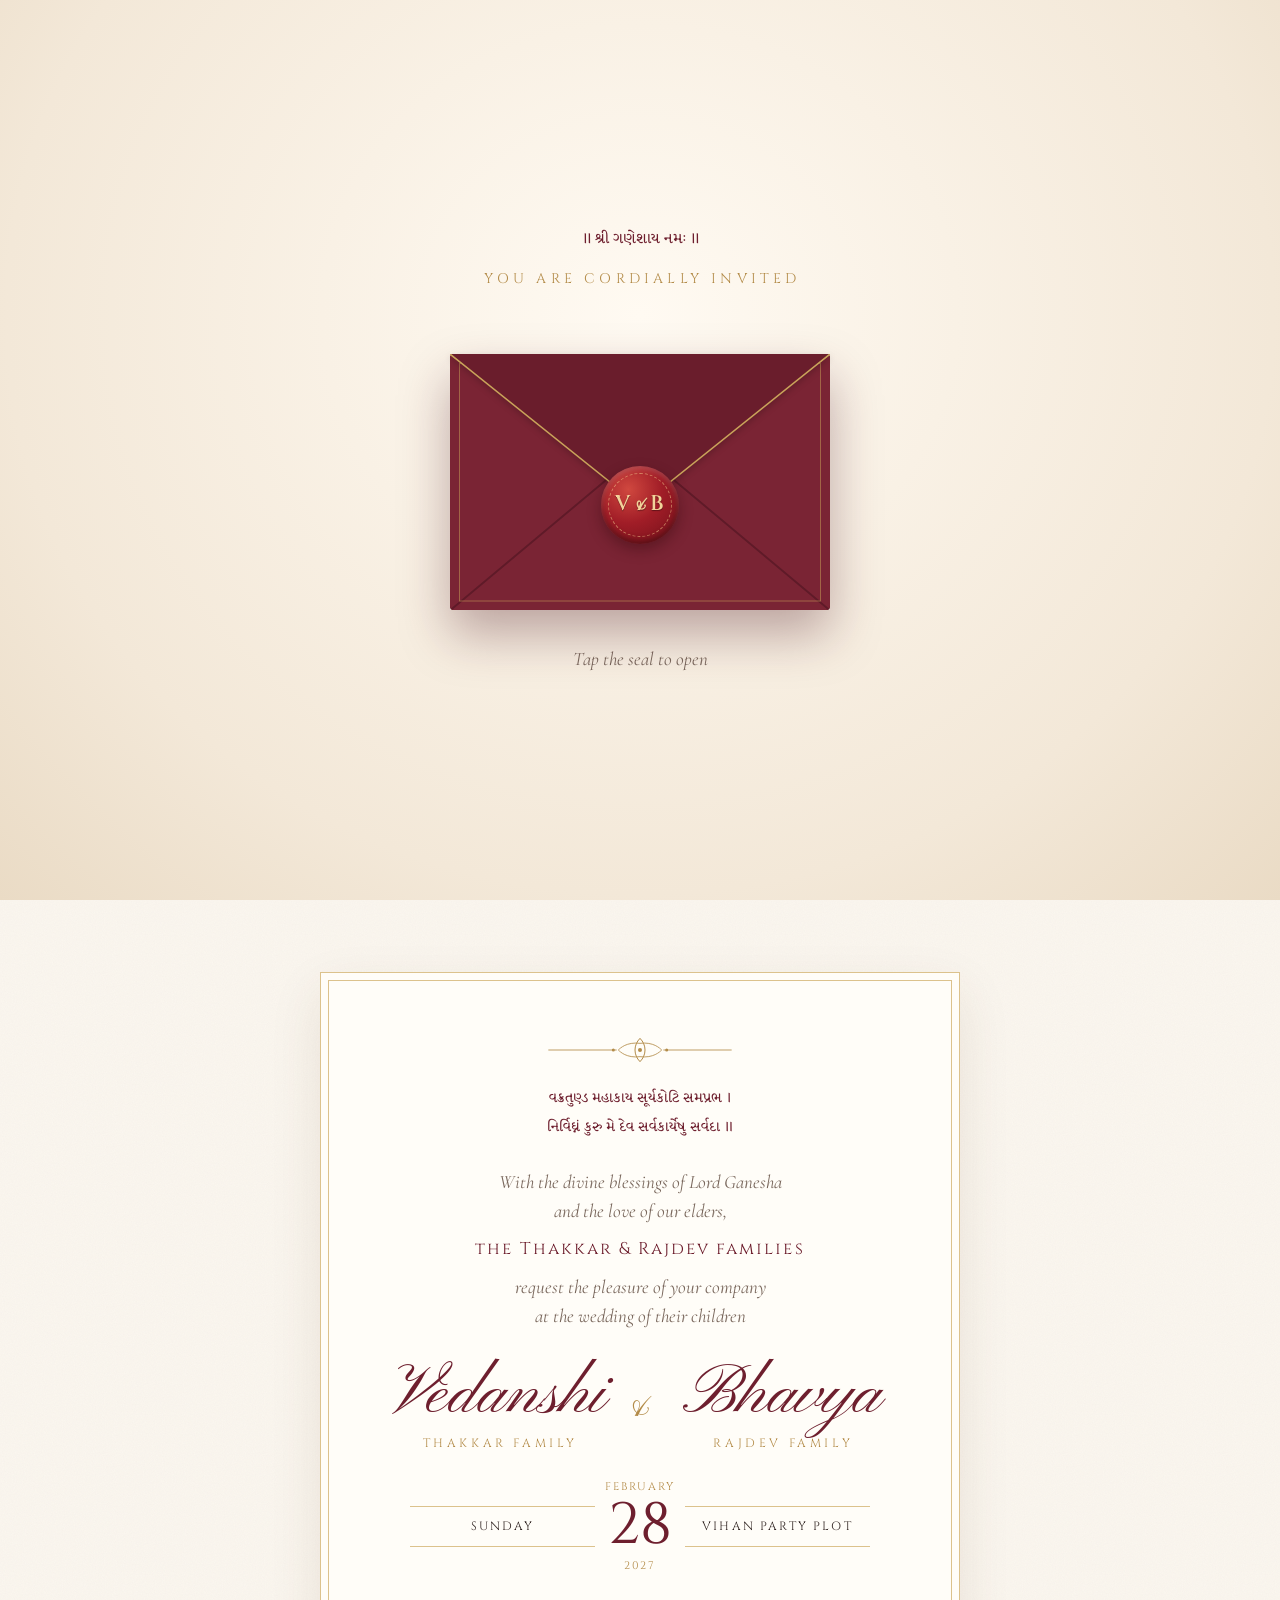
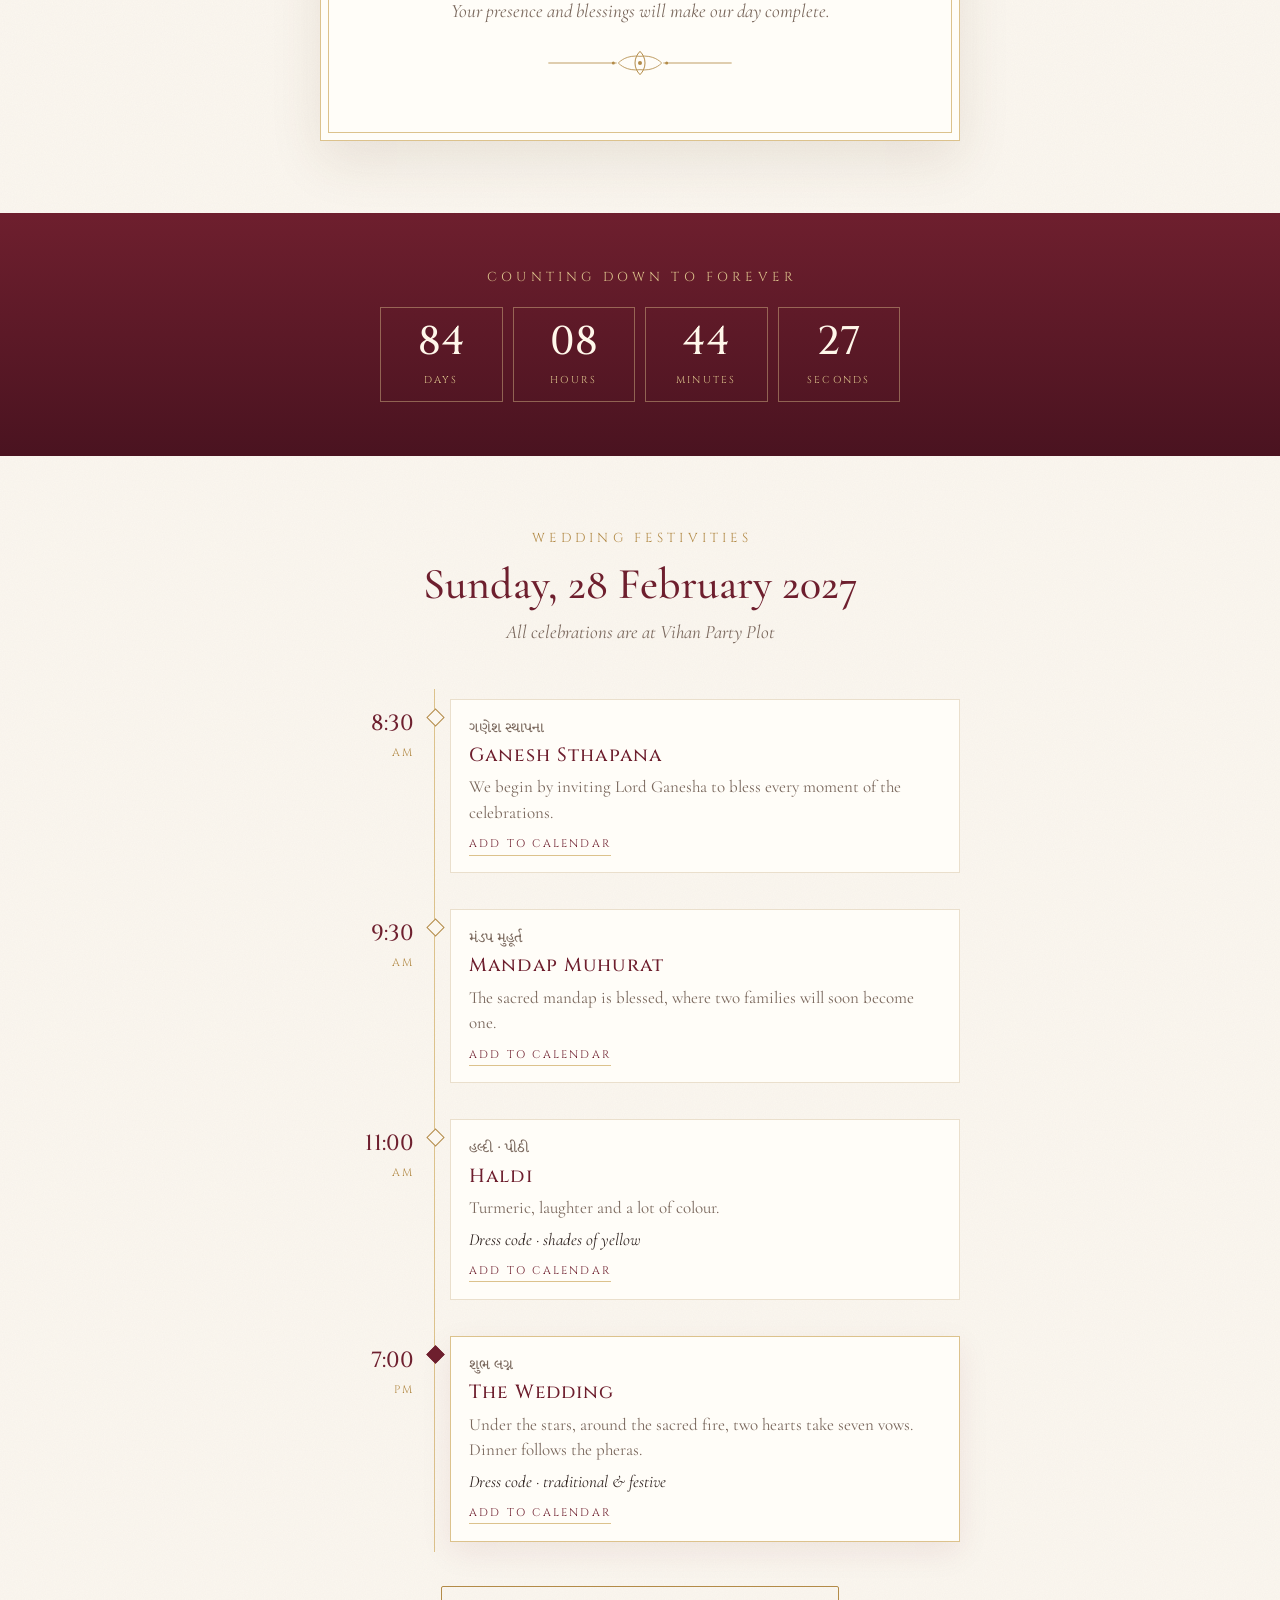
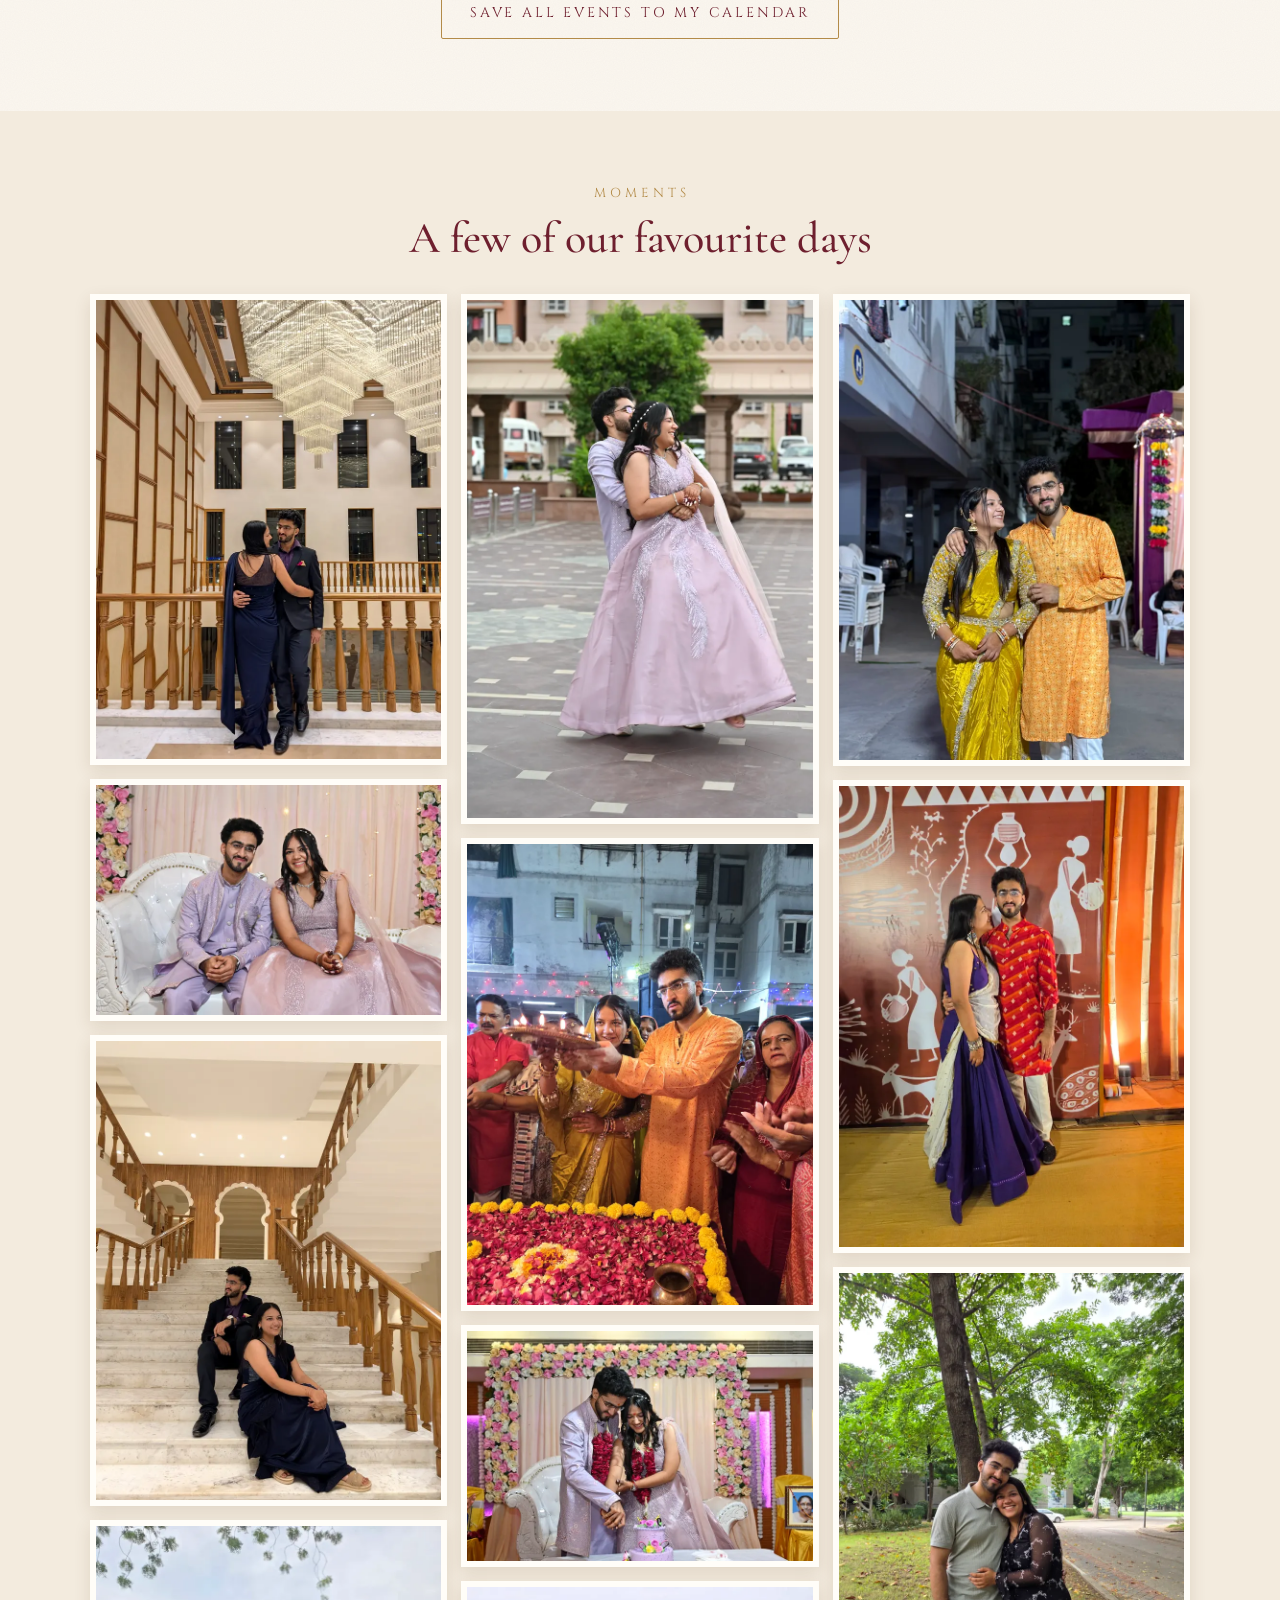
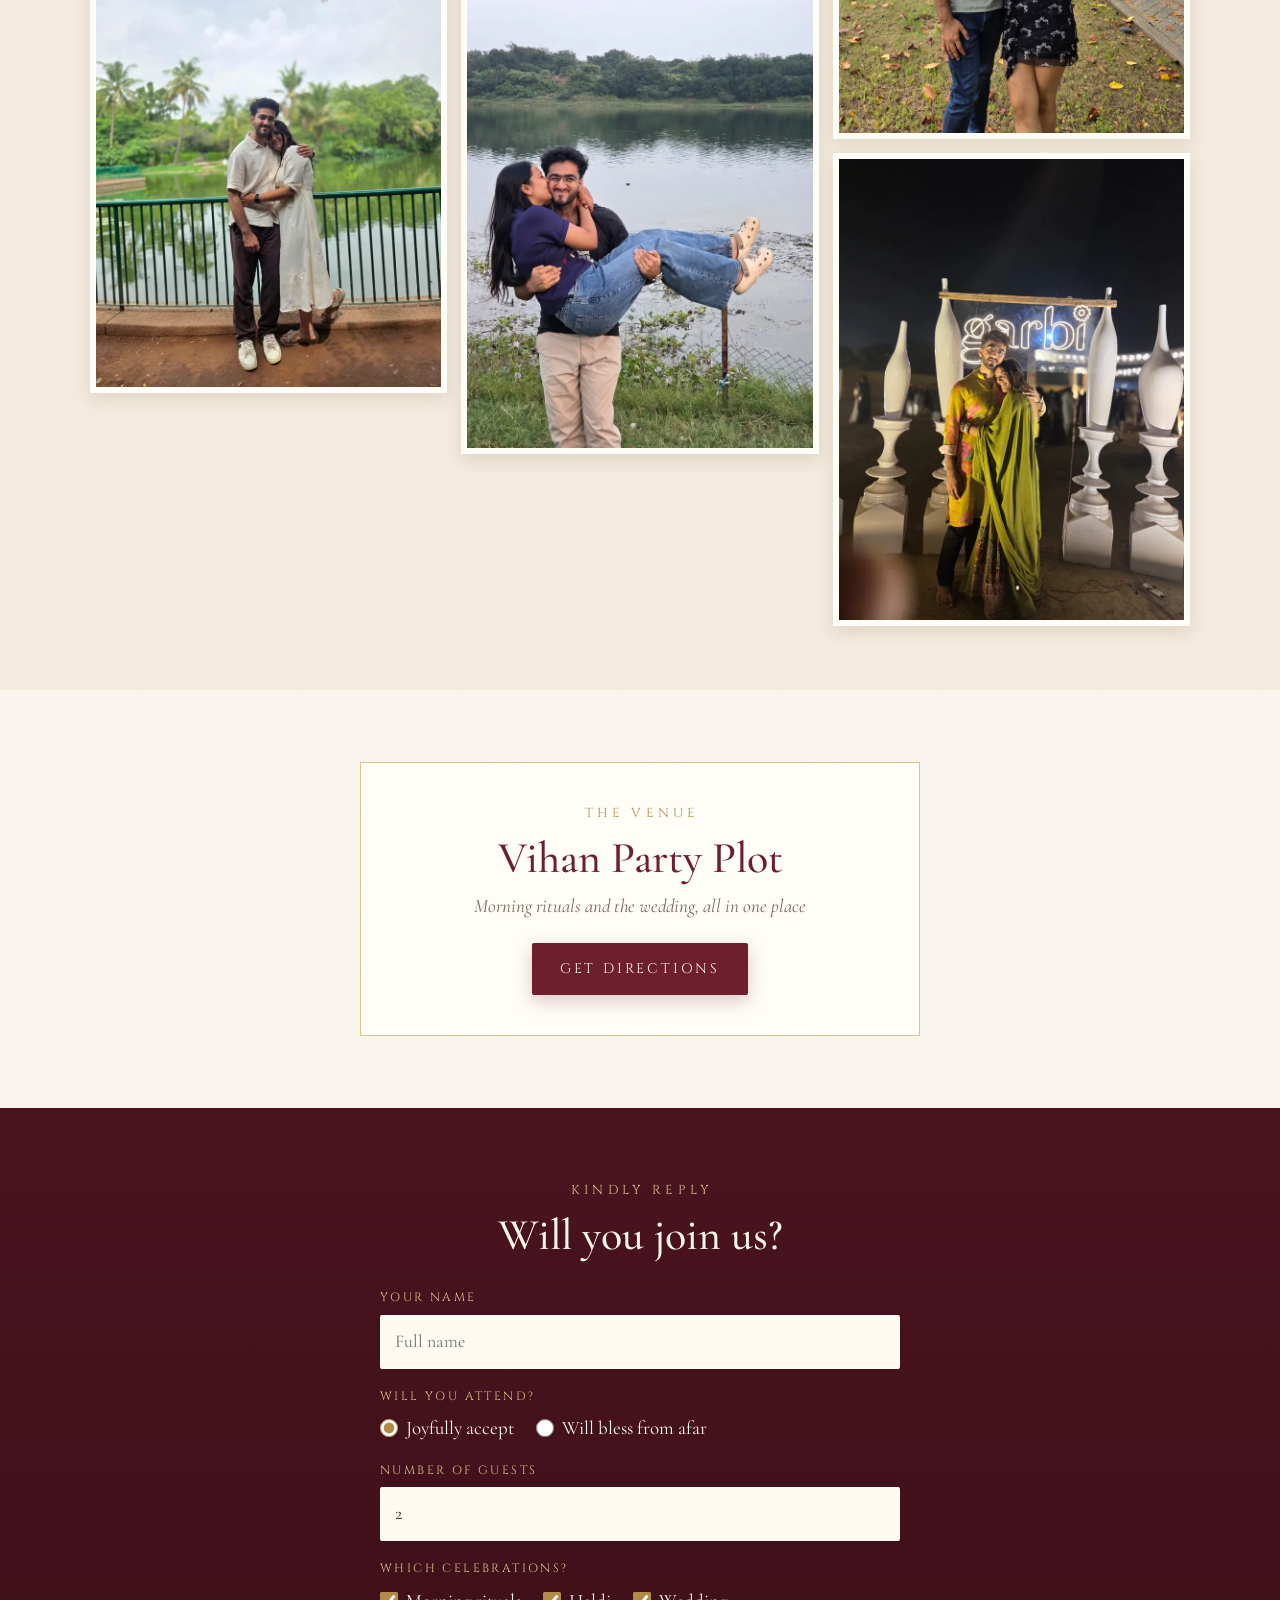
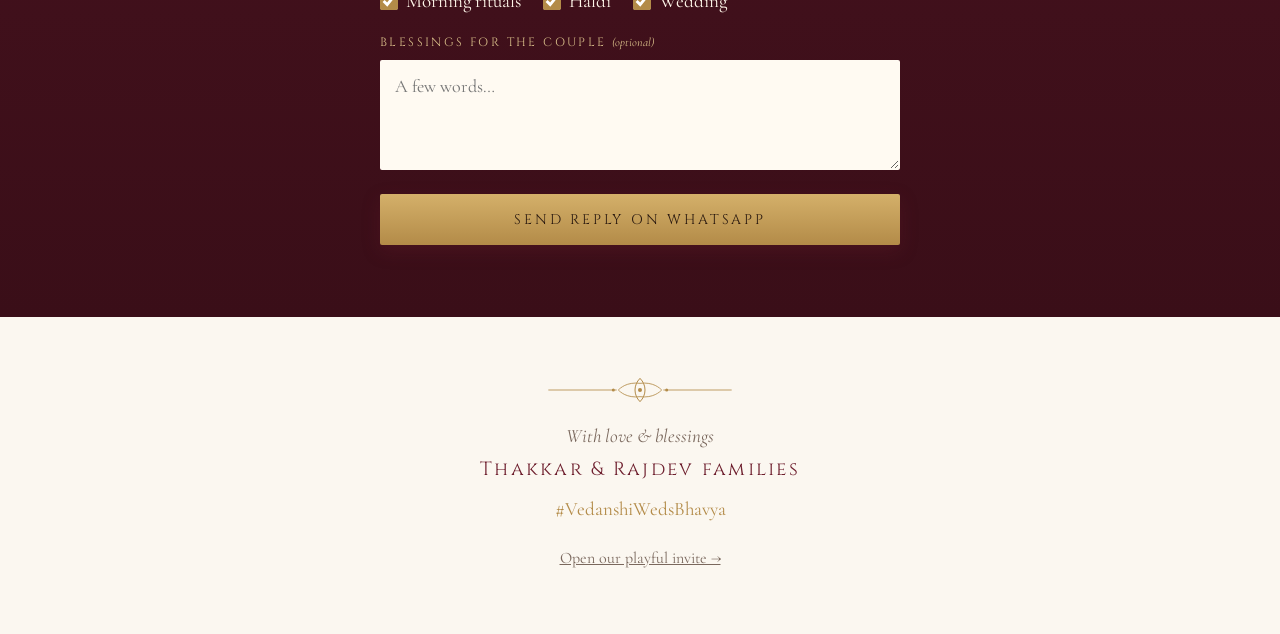
==== docs/invitation/index.html @ c6cbd500 "Add a classic invitation page at /invitation/ A second, more formal invite: envelope with wax seal, " ====
<!doctype html>
<html lang="en">
<head>
<meta charset="utf-8">
<meta name="viewport" content="width=device-width, initial-scale=1, viewport-fit=cover">
<title>Vedanshi &amp; Bhavya · Wedding Invitation</title>
<meta name="description" content="With the blessings of our elders, the Thakkar and Rajdev families invite you to the wedding of Vedanshi &amp; Bhavya.">
<meta name="theme-color" content="#5a1724">
<meta name="color-scheme" content="light">
<meta property="og:type" content="website">
<meta property="og:title" content="Vedanshi &amp; Bhavya · Wedding Invitation">
<meta property="og:description" content="You are cordially invited. Tap to open your invitation.">
<meta property="og:image" content="https://vedanshithakkar.github.io/vedanshi-weds-bhavya/invitation/img/og.jpg">
<meta property="og:image:width" content="1200">
<meta property="og:image:height" content="630">
<meta property="og:url" content="https://vedanshithakkar.github.io/vedanshi-weds-bhavya/invitation/">
<meta name="twitter:card" content="summary_large_image">
<link rel="icon" href="../img/favicon.svg" type="image/svg+xml">
<link rel="preconnect" href="https://fonts.googleapis.com">
<link rel="preconnect" href="https://fonts.gstatic.com" crossorigin>
<link href="https://fonts.googleapis.com/css2?family=Cinzel:wght@500;600&family=Cormorant+Garamond:ital,wght@0,400;0,500;0,600;1,400;1,500&family=Pinyon+Script&family=Rasa:wght@400;500&display=swap" rel="stylesheet">
<link rel="stylesheet" href="style.css">
</head>
<body>

<!-- ============ Envelope ============ -->
<div class="intro" id="intro">
  <div class="intro-inner">
    <p class="gu intro-bless">॥ શ્રી ગણેશાય નમઃ ॥</p>
    <p class="intro-dear" id="dear" hidden>Dear <span id="dearName"></span>,</p>
    <p class="intro-line">You are cordially invited</p>

    <div class="envelope" id="envelope">
      <div class="env-back"></div>
      <div class="env-card">
        <span class="ec-small">The wedding of</span>
        <span class="ec-names">Vedanshi <i>&amp;</i> Bhavya</span>
      </div>
      <svg class="env-front" viewBox="0 0 400 270" preserveAspectRatio="none" aria-hidden="true">
        <path d="M0 0 L200 150 L400 0 V270 H0 Z" fill="#7a2434"/>
        <path d="M0 270 L170 128 M400 270 L230 128" stroke="#5f1a28" stroke-width="2" fill="none"/>
        <path d="M0 0 L200 150 L400 0" stroke="#c9a35a" stroke-width="1.6" fill="none"/>
        <rect x="10" y="10" width="380" height="250" fill="none" stroke="#c9a35a" stroke-width="1" stroke-opacity=".55"/>
      </svg>
      <div class="env-flap">
        <svg viewBox="0 0 400 170" preserveAspectRatio="none" aria-hidden="true">
          <path d="M0 0 H400 L200 160 Z" fill="#6a1d2c"/>
          <path d="M0 0 L200 160 L400 0" stroke="#c9a35a" stroke-width="1.6" fill="none"/>
        </svg>
      </div>
      <button class="seal" id="openBtn" type="button" aria-label="Open the invitation">
        <span>V<i>&amp;</i>B</span>
      </button>
    </div>

    <p class="intro-tap">Tap the seal to open</p>
  </div>
</div>

<main id="main">

  <!-- ============ Hero ============ -->
  <header class="hero">
    <picture>
      <source media="(min-width: 900px) and (orientation: landscape)" srcset="img/hero-wide.webp">
      <img class="hero-img" src="img/hero-900.webp" srcset="img/hero-900.webp 900w, img/hero-1600.webp 1600w" sizes="100vw"
           width="900" height="1200" alt="Vedanshi and Bhavya in a grand hall" fetchpriority="high">
    </picture>
    <div class="hero-text">
      <p class="eyebrow light">The wedding of</p>
      <h1 class="hero-names">Vedanshi <span>&amp;</span> Bhavya</h1>
      <div class="hero-rule" aria-hidden="true"></div>
      <p class="hero-date">Sunday · 28 February 2027</p>
      <p class="hero-venue">Vihan Party Plot</p>
    </div>
    <a class="scroll-cue" href="#invite" aria-label="Scroll to the invitation"><span></span></a>
  </header>

  <!-- ============ Invitation ============ -->
  <section id="invite" class="invite paper">
    <div class="card reveal">
      <svg class="ornament" viewBox="0 0 240 40" aria-hidden="true"><use href="#orn"/></svg>
      <p class="gu shloka">વક્રતુણ્ડ મહાકાય સૂર્યકોટિ સમપ્રભ ।<br>નિર્વિઘ્નં કુરુ મે દેવ સર્વકાર્યેષુ સર્વદા ॥</p>
      <p class="lead">With the divine blessings of Lord Ganesha<br>and the love of our elders,</p>
      <p class="families">the Thakkar &amp; Rajdev families</p>
      <p class="lead">request the pleasure of your company<br>at the wedding of their children</p>

      <div class="couple">
        <div class="person">
          <h2>Vedanshi</h2>
          <p>Thakkar family</p>
        </div>
        <div class="amp" aria-hidden="true">&amp;</div>
        <div class="person">
          <h2>Bhavya</h2>
          <p>Rajdev family</p>
        </div>
      </div>

      <div class="when">
        <div class="w-side"><span class="w-label">Sunday</span></div>
        <div class="w-mid"><span class="w-label">February</span><span class="w-day">28</span><span class="w-label">2027</span></div>
        <div class="w-side"><span class="w-label">Vihan Party Plot</span></div>
      </div>

      <p class="note">Your presence and blessings will make our day complete.</p>
      <svg class="ornament flip" viewBox="0 0 240 40" aria-hidden="true"><use href="#orn"/></svg>
    </div>
  </section>

  <!-- ============ Countdown ============ -->
  <section class="countdown">
    <p class="eyebrow light">Counting down to forever</p>
    <div class="cd" id="cd" role="timer" aria-live="off">
      <div><b id="cdD">--</b><span>Days</span></div>
      <div><b id="cdH">--</b><span>Hours</span></div>
      <div><b id="cdM">--</b><span>Minutes</span></div>
      <div><b id="cdS">--</b><span>Seconds</span></div>
    </div>
  </section>

  <!-- ============ Events ============ -->
  <section id="events" class="events paper">
    <p class="eyebrow">Wedding festivities</p>
    <h2 class="title">Sunday, 28 February 2027</h2>
    <p class="sub">All celebrations are at Vihan Party Plot</p>

    <ol class="ev-list">
      <li class="ev reveal" data-start="2027-02-28T08:30:00+05:30" data-end="2027-02-28T09:30:00+05:30" data-title="Ganesh Sthapana · Vedanshi & Bhavya">
        <div class="ev-time"><b>8:30</b><span>AM</span></div>
        <div class="ev-body">
          <p class="gu ev-gu">ગણેશ સ્થાપના</p>
          <h3>Ganesh Sthapana</h3>
          <p>We begin by inviting Lord Ganesha to bless every moment of the celebrations.</p>
          <a class="cal" href="#" target="_blank" rel="noopener">Add to calendar</a>
        </div>
      </li>
      <li class="ev reveal" data-start="2027-02-28T09:30:00+05:30" data-end="2027-02-28T10:30:00+05:30" data-title="Mandap Muhurat · Vedanshi & Bhavya">
        <div class="ev-time"><b>9:30</b><span>AM</span></div>
        <div class="ev-body">
          <p class="gu ev-gu">મંડપ મુહૂર્ત</p>
          <h3>Mandap Muhurat</h3>
          <p>The sacred mandap is blessed, where two families will soon become one.</p>
          <a class="cal" href="#" target="_blank" rel="noopener">Add to calendar</a>
        </div>
      </li>
      <li class="ev reveal" data-start="2027-02-28T11:00:00+05:30" data-end="2027-02-28T13:00:00+05:30" data-title="Haldi · Vedanshi & Bhavya">
        <div class="ev-time"><b>11:00</b><span>AM</span></div>
        <div class="ev-body">
          <p class="gu ev-gu">હલ્દી · પીઠી</p>
          <h3>Haldi</h3>
          <p>Turmeric, laughter and a lot of colour.</p>
          <p class="dress">Dress code · shades of yellow</p>
          <a class="cal" href="#" target="_blank" rel="noopener">Add to calendar</a>
        </div>
      </li>
      <li class="ev ev-main reveal" data-start="2027-02-28T19:00:00+05:30" data-end="2027-02-28T23:30:00+05:30" data-title="Wedding of Vedanshi & Bhavya">
        <div class="ev-time"><b>7:00</b><span>PM</span></div>
        <div class="ev-body">
          <p class="gu ev-gu">શુભ લગ્ન</p>
          <h3>The Wedding</h3>
          <p>Under the stars, around the sacred fire, two hearts take seven vows. Dinner follows the pheras.</p>
          <p class="dress">Dress code · traditional &amp; festive</p>
          <a class="cal" href="#" target="_blank" rel="noopener">Add to calendar</a>
        </div>
      </li>
    </ol>
    <button class="btn ghost" id="allCal" type="button">Save all events to my calendar</button>
  </section>

  <!-- ============ Moments ============ -->
  <section class="moments">
    <p class="eyebrow">Moments</p>
    <h2 class="title">A few of our favourite days</h2>
    <div class="grid" id="grid">
      <button class="ph reveal" type="button" data-i="0"><img src="img/m-01.webp" width="720" height="957" loading="lazy" alt="Vedanshi and Bhavya in navy, in a grand hall"></button>
      <button class="ph reveal" type="button" data-i="1"><img src="img/m-04.webp" width="720" height="480" loading="lazy" alt="At the gol dhana ceremony"></button>
      <button class="ph reveal" type="button" data-i="2"><img src="img/m-02.webp" width="720" height="957" loading="lazy" alt="Sitting together on a marble staircase"></button>
      <button class="ph reveal" type="button" data-i="3"><img src="img/m-08.webp" width="720" height="960" loading="lazy" alt="By the lake"></button>
      <button class="ph reveal" type="button" data-i="4"><img src="img/m-03.webp" width="720" height="1081" loading="lazy" alt="Vedanshi in a lilac gown with Bhavya"></button>
      <button class="ph reveal" type="button" data-i="5"><img src="img/m-06.webp" width="720" height="960" loading="lazy" alt="The pooja with family"></button>
      <button class="ph reveal" type="button" data-i="6"><img src="img/m-05.webp" width="720" height="480" loading="lazy" alt="Cutting the cake at gol dhana"></button>
      <button class="ph reveal" type="button" data-i="7"><img src="img/m-09.webp" width="720" height="960" loading="lazy" alt="Bhavya carrying Vedanshi by the lake"></button>
      <button class="ph reveal" type="button" data-i="8"><img src="img/m-07.webp" width="720" height="960" loading="lazy" alt="In yellow and orange at a family function"></button>
      <button class="ph reveal" type="button" data-i="9"><img src="img/m-10.webp" width="720" height="960" loading="lazy" alt="In front of a Warli art wall"></button>
      <button class="ph reveal" type="button" data-i="10"><img src="img/m-12.webp" width="720" height="960" loading="lazy" alt="A walk in the park"></button>
      <button class="ph reveal" type="button" data-i="11"><img src="img/m-11.webp" width="720" height="960" loading="lazy" alt="A garba night"></button>
    </div>
  </section>

  <dialog class="lightbox" id="lightbox" closedby="any" aria-label="Photo viewer">
    <form method="dialog"><button class="lb-close" aria-label="Close">×</button></form>
    <button class="lb-nav lb-prev" id="lbPrev" type="button" aria-label="Previous photo">‹</button>
    <figure>
      <img id="lbImg" alt="" fetchpriority="low">
      <figcaption id="lbCap"></figcaption>
    </figure>
    <button class="lb-nav lb-next" id="lbNext" type="button" aria-label="Next photo">›</button>
  </dialog>

  <!-- ============ Venue ============ -->
  <section class="venue paper">
    <div class="venue-card reveal">
      <p class="eyebrow">The venue</p>
      <h2 class="title">Vihan Party Plot</h2>
      <p class="sub" id="venueAddr">Morning rituals and the wedding, all in one place</p>
      <a class="btn" id="mapBtn" href="https://share.google/gQN76AYlFFuV5BoQN" target="_blank" rel="noopener">Get directions</a>
    </div>
  </section>

  <!-- ============ RSVP ============ -->
  <section class="rsvp">
    <p class="eyebrow light">Kindly reply</p>
    <h2 class="title light">Will you join us?</h2>
    <form class="rsvp-form reveal" id="rsvpForm">
      <label class="fld">
        <span>Your name</span>
        <input id="rsvpName" name="name" autocomplete="name" required placeholder="Full name">
      </label>
      <fieldset class="fld">
        <legend>Will you attend?</legend>
        <div class="choice">
          <label><input type="radio" name="attend" value="yes" checked> Joyfully accept</label>
          <label><input type="radio" name="attend" value="no"> Will bless from afar</label>
        </div>
      </fieldset>
      <label class="fld" id="countFld">
        <span>Number of guests</span>
        <input id="rsvpCount" name="count" type="number" min="1" max="20" value="2" inputmode="numeric">
      </label>
      <fieldset class="fld" id="whichFld">
        <legend>Which celebrations?</legend>
        <div class="choice">
          <label><input type="checkbox" name="ev" value="Morning rituals" checked> Morning rituals</label>
          <label><input type="checkbox" name="ev" value="Haldi" checked> Haldi</label>
          <label><input type="checkbox" name="ev" value="Wedding" checked> Wedding</label>
        </div>
      </fieldset>
      <label class="fld">
        <span>Blessings for the couple <em>(optional)</em></span>
        <textarea id="rsvpMsg" name="msg" rows="3" placeholder="A few words…"></textarea>
      </label>
      <button class="btn gold" type="submit">Send reply on WhatsApp</button>
    </form>
  </section>

  <footer class="foot">
    <svg class="ornament" viewBox="0 0 240 40" aria-hidden="true"><use href="#orn"/></svg>
    <p class="foot-with">With love &amp; blessings</p>
    <p class="foot-fam">Thakkar &amp; Rajdev families</p>
    <p class="foot-tag">#VedanshiWedsBhavya</p>
    <p class="foot-alt"><a href="../">Open our playful invite →</a></p>
  </footer>
</main>

<!-- shared ornament -->
<svg width="0" height="0" style="position:absolute" aria-hidden="true">
  <symbol id="orn" viewBox="0 0 240 40">
    <path d="M10 20 H92 M148 20 H230" stroke="currentColor" stroke-width="1"/>
    <path d="M120 6 C128 14 128 26 120 34 C112 26 112 14 120 6 Z" fill="none" stroke="currentColor" stroke-width="1.2"/>
    <path d="M120 12 C104 10 96 18 94 20 C96 22 104 30 120 28 M120 12 C136 10 144 18 146 20 C144 22 136 30 120 28" fill="none" stroke="currentColor" stroke-width="1"/>
    <circle cx="120" cy="20" r="2.4" fill="currentColor"/>
    <circle cx="88" cy="20" r="1.8" fill="currentColor"/><circle cx="152" cy="20" r="1.8" fill="currentColor"/>
  </symbol>
</svg>

<script src="app.js" defer></script>
</body>
</html>
---- docs/invitation/style.css ----
/* Vedanshi & Bhavya — classic invitation */
:root {
  --ivory: #fbf7f0;
  --paper: #f5ede1;
  --ink: #2f2320;
  --muted: #7a685d;
  --maroon: #6e1f2e;
  --maroon-d: #4a1320;
  --gold: #b38b48;
  --gold-l: #dcc28c;
  --serif: 'Cormorant Garamond', Georgia, serif;
  --caps: 'Cinzel', 'Cormorant Garamond', serif;
  --script: 'Pinyon Script', cursive;
  --gu: 'Rasa', 'Noto Serif Gujarati', serif;
}
* { box-sizing: border-box; margin: 0; padding: 0; }
html { color-scheme: light; -webkit-text-size-adjust: 100%; }
@media (prefers-reduced-motion: no-preference) { html { scroll-behavior: smooth; } }
body { background: var(--ivory); color: var(--ink); font-family: var(--serif); font-size: 19px; line-height: 1.55; overflow-x: hidden; }
img { display: block; max-width: 100%; height: auto; }
a { color: inherit; }
.gu { font-family: var(--gu); }
button { font: inherit; color: inherit; }

/* faint paper grain */
.paper { background-color: var(--ivory);
  background-image: url("data:image/svg+xml,%3Csvg xmlns='http://www.w3.org/2000/svg' width='160' height='160'%3E%3Cfilter id='n'%3E%3CfeTurbulence type='fractalNoise' baseFrequency='.9' numOctaves='2'/%3E%3CfeColorMatrix values='0 0 0 0 .45 0 0 0 0 .35 0 0 0 0 .25 0 0 0 .06 0'/%3E%3C/filter%3E%3Crect width='160' height='160' filter='url(%23n)'/%3E%3C/svg%3E"); }

.eyebrow { font-family: var(--caps); font-size: 13px; letter-spacing: .32em; text-transform: uppercase; color: var(--gold); text-align: center; padding-left: .32em; }
.eyebrow.light { color: var(--gold-l); }
.title { font-family: var(--serif); font-weight: 500; font-size: clamp(30px, 7vw, 44px); line-height: 1.15; text-align: center; color: var(--maroon); margin-top: 10px; }
.title.light { color: #fff7ea; }
.sub { text-align: center; color: var(--muted); font-style: italic; margin-top: 8px; }
.ornament { display: block; width: 200px; height: 34px; margin: 0 auto; color: var(--gold); }
.ornament.flip { transform: scaleY(-1); }

.btn { display: inline-block; text-decoration: none; text-align: center; cursor: pointer; border: 0;
  font-family: var(--caps); font-size: 14px; letter-spacing: .2em; text-transform: uppercase;
  padding: 15px 28px; border-radius: 2px; background: var(--maroon); color: #fff7ea;
  box-shadow: 0 6px 18px rgba(110,31,46,.25); transition: transform .2s, box-shadow .2s; }
.btn:hover { transform: translateY(-1px); box-shadow: 0 10px 22px rgba(110,31,46,.3); }
.btn:focus-visible, button:focus-visible, a:focus-visible, input:focus-visible, textarea:focus-visible { outline: 2px solid var(--gold); outline-offset: 3px; }
.btn.ghost { background: transparent; color: var(--maroon); border: 1px solid var(--gold); box-shadow: none; }
.btn.gold { background: linear-gradient(180deg, #d4b06a, #b38b48); color: #2b1a10; }

/* ================= Envelope intro ================= */
.intro { position: fixed; inset: 0; z-index: 50; display: grid; place-items: center; padding: 24px 16px;
  background: radial-gradient(ellipse at 50% 35%, #fffaf2 0%, #f3e8d8 70%, #eadbc5 100%);
  overscroll-behavior: contain; touch-action: none; transition: opacity .8s ease, visibility .8s; }
.intro.gone { opacity: 0; visibility: hidden; pointer-events: none; }
.intro-inner { width: min(100%, 420px); text-align: center; }
.intro-bless { color: var(--maroon); font-size: 18px; }
.intro-dear { font-family: var(--script); font-size: 40px; color: var(--maroon); margin-top: 14px; line-height: 1.1; }
.intro-line { font-family: var(--caps); font-size: 14px; letter-spacing: .3em; text-transform: uppercase; color: var(--gold); margin: 14px 0 64px; padding-left: .3em; }
.intro-tap { font-style: italic; color: var(--muted); margin-top: 34px; animation: pulse 2.4s ease-in-out infinite; }
@keyframes pulse { 50% { opacity: .45; } }

.envelope { position: relative; width: min(84vw, 380px); aspect-ratio: 400 / 270; margin: 0 auto; perspective: 1400px; }
.env-back { position: absolute; inset: 0; background: #5e1826; border-radius: 4px; box-shadow: 0 24px 50px rgba(74,19,32,.35); }
.env-card { position: absolute; left: 6%; right: 6%; top: 8%; bottom: 6%; z-index: 2; background: var(--ivory);
  border: 1px solid var(--gold-l); display: flex; flex-direction: column; align-items: center; justify-content: flex-start; padding-top: 9%;
  transition: transform .9s cubic-bezier(.2,.8,.2,1) .55s; }
.ec-small { font-family: var(--caps); font-size: 10px; letter-spacing: .3em; color: var(--gold); text-transform: uppercase; }
.ec-names { font-family: var(--script); font-size: clamp(26px, 8vw, 36px); color: var(--maroon); line-height: 1.3; }
.ec-names i { font-style: normal; color: var(--gold); }
.env-front { position: absolute; inset: 0; z-index: 3; width: 100%; height: 100%; border-radius: 4px; }
.env-flap { position: absolute; left: 0; right: 0; top: 0; height: 63%; z-index: 4; transform-origin: 50% 0;
  transition: transform .7s cubic-bezier(.4,0,.2,1), z-index 0s .35s, opacity .35s ease .45s; }
.env-flap svg { width: 100%; height: 100%; display: block; filter: drop-shadow(0 3px 3px rgba(0,0,0,.18)); }
.seal { position: absolute; left: 50%; top: 59%; z-index: 5; width: 78px; height: 78px; margin: -39px 0 0 -39px; border: 0; border-radius: 50%; cursor: pointer;
  background: radial-gradient(circle at 35% 30%, #d0483f, #a11d27 45%, #6e0f19 100%);
  box-shadow: 0 6px 14px rgba(60,10,15,.45), inset 0 -3px 6px rgba(0,0,0,.35), inset 0 3px 5px rgba(255,255,255,.18);
  display: grid; place-items: center; transition: transform .35s, opacity .35s; }
.seal::before { content: ""; position: absolute; inset: 7px; border-radius: 50%; border: 1.5px dashed rgba(240,200,140,.55); }
.seal span { font-family: var(--caps); font-weight: 600; font-size: 21px; color: #f2d39a; letter-spacing: .02em; text-shadow: 0 1px 1px rgba(0,0,0,.4); }
.seal i { font-style: normal; font-family: var(--script); font-size: 22px; margin: 0 1px; }
.seal:hover { transform: scale(1.05); }

.intro.opening .seal { transform: scale(.6); opacity: 0; }
.intro.opening .env-flap { transform: rotateX(180deg); z-index: 1; opacity: 0; }
.intro.opening .env-card { transform: translateY(-40%); }

/* ================= Hero ================= */
.hero { position: relative; min-height: 100svh; display: grid; align-items: end; overflow: hidden; color: #fff8ec; background: #1b1210; }
.hero picture, .hero-img { position: absolute; inset: 0; width: 100%; height: 100%; }
.hero-img { object-fit: cover; object-position: 50% 55%; }
.hero::after { content: ""; position: absolute; inset: 0;
  background: linear-gradient(0deg, rgba(20,10,8,.86) 0%, rgba(20,10,8,.45) 32%, rgba(20,10,8,0) 58%), linear-gradient(180deg, rgba(20,10,8,.35), rgba(20,10,8,0) 18%); }
.hero-text { position: relative; z-index: 1; text-align: center; padding: 0 16px calc(84px + env(safe-area-inset-bottom)); }
.hero-names { font-family: var(--script); font-weight: 400; font-size: clamp(54px, 15vw, 104px); line-height: 1.05; margin-top: 6px; text-shadow: 0 2px 18px rgba(0,0,0,.35); }
.hero-names span { color: var(--gold-l); }
.hero-rule { width: 120px; height: 1px; margin: 16px auto; background: linear-gradient(90deg, transparent, var(--gold-l), transparent); }
.hero-date { font-family: var(--caps); font-size: clamp(15px, 4vw, 19px); letter-spacing: .22em; padding-left: .22em; }
.hero-venue { font-style: italic; font-size: 20px; color: #f1e3cc; margin-top: 4px; }
.scroll-cue { position: absolute; left: 50%; bottom: calc(22px + env(safe-area-inset-bottom)); z-index: 1; width: 26px; height: 42px; margin-left: -13px;
  border: 1.5px solid rgba(255,248,236,.7); border-radius: 14px; }
.scroll-cue span { position: absolute; left: 50%; top: 8px; width: 3px; height: 8px; margin-left: -1.5px; border-radius: 2px; background: #fff8ec; animation: cue 1.8s infinite; }
@keyframes cue { 0% { opacity: 0; transform: translateY(0); } 40% { opacity: 1; } 100% { opacity: 0; transform: translateY(14px); } }

/* ================= Invitation card ================= */
.invite { padding: 72px 16px; }
.card { max-width: 640px; margin: 0 auto; text-align: center; background: #fffdf8; padding: 46px 22px;
  border: 1px solid var(--gold-l); outline: 1px solid var(--gold-l); outline-offset: -9px; box-shadow: 0 20px 50px rgba(90,60,30,.10); }
.shloka { color: var(--maroon); font-size: 17px; line-height: 1.7; margin: 18px 0 24px; }
.lead { color: var(--muted); font-size: 19px; font-style: italic; }
.families { font-family: var(--caps); color: var(--maroon); font-size: 17px; letter-spacing: .12em; margin: 10px 0; }
.couple { display: grid; gap: 4px; margin: 28px 0 26px; }
.person h2 { font-family: var(--script); font-weight: 400; font-size: clamp(50px, 13vw, 68px); line-height: 1.1; color: var(--maroon); }
.person p { font-family: var(--caps); font-size: 12px; letter-spacing: .3em; text-transform: uppercase; color: var(--gold); padding-left: .3em; }
.amp { font-family: var(--script); font-size: 42px; color: var(--gold); line-height: 1; }
.when { display: grid; grid-template-columns: 1fr auto 1fr; align-items: center; gap: 10px; margin: 8px auto 22px; max-width: 460px; }
.w-side { border-top: 1px solid var(--gold-l); border-bottom: 1px solid var(--gold-l); padding: 10px 2px; }
.w-label { font-family: var(--caps); font-size: 12px; letter-spacing: .18em; text-transform: uppercase; color: var(--ink); display: block; }
.w-mid { display: grid; justify-items: center; }
.w-mid .w-label { color: var(--gold); font-size: 11px; }
.w-day { font-family: var(--caps); font-size: 58px; line-height: 1; color: var(--maroon); margin: 2px 0; }
.note { font-style: italic; color: var(--muted); margin-bottom: 20px; }

/* ================= Countdown ================= */
.countdown { background: linear-gradient(180deg, var(--maroon), var(--maroon-d)); padding: 54px 16px; text-align: center; }
.cd { display: grid; grid-template-columns: repeat(4, minmax(0, 1fr)); gap: 10px; max-width: 520px; margin: 20px auto 0; }
.cd div { border: 1px solid rgba(220,194,140,.45); padding: 14px 4px 10px; }
.cd b { display: block; font-family: var(--caps); font-weight: 500; font-size: clamp(28px, 8vw, 40px); color: #fff7ea; line-height: 1; font-variant-numeric: tabular-nums; }
.cd span { font-family: var(--caps); font-size: 10px; letter-spacing: .22em; text-transform: uppercase; color: var(--gold-l); }

/* ================= Events ================= */
.events { padding: 72px 16px; }
.ev-list { list-style: none; max-width: 640px; margin: 34px auto 26px; position: relative; }
.ev-list::before { content: ""; position: absolute; left: 80px; top: 8px; bottom: 8px; width: 1px; background: var(--gold-l); }
.ev { display: grid; grid-template-columns: 62px 1fr; gap: 0 34px; padding: 18px 0; position: relative; }
.ev::before { content: ""; position: absolute; left: 75px; top: 30px; width: 11px; height: 11px; transform: rotate(45deg); background: var(--ivory); border: 1px solid var(--gold); }
.ev-main::before { background: var(--maroon); border-color: var(--maroon); }
.ev-time { text-align: right; padding-top: 14px; padding-right: 2px; }
.ev-time b { display: block; font-family: var(--caps); font-weight: 500; font-size: 22px; color: var(--maroon); line-height: 1; }
.ev-time span { font-family: var(--caps); font-size: 11px; letter-spacing: .2em; color: var(--gold); }
.ev-body { background: #fffdf8; border: 1px solid #eadfcc; padding: 16px 18px; }
.ev-main .ev-body { border-color: var(--gold-l); box-shadow: 0 10px 30px rgba(110,31,46,.08); }
.ev-gu { color: var(--gold); font-size: 15px; }
.ev h3 { font-family: var(--caps); font-weight: 500; font-size: 19px; letter-spacing: .06em; color: var(--maroon); margin-bottom: 4px; }
.ev p { color: var(--muted); font-size: 17px; line-height: 1.5; }
.ev .dress { color: var(--ink); font-style: italic; margin-top: 6px; }
.cal { display: inline-block; margin-top: 10px; font-family: var(--caps); font-size: 11px; letter-spacing: .2em; text-transform: uppercase; color: var(--maroon); text-decoration: none; border-bottom: 1px solid var(--gold-l); padding-bottom: 2px; }
#allCal { display: block; margin: 0 auto; }

/* ================= Moments ================= */
.moments { padding: 72px 12px 64px; background: #f3ebde; }
.grid { columns: 2; column-gap: 10px; max-width: 1100px; margin: 30px auto 0; }
.ph { display: block; width: 100%; margin: 0 0 10px; break-inside: avoid; border: 0; padding: 6px; background: #fffdf8; cursor: zoom-in;
  box-shadow: 0 6px 16px rgba(80,50,20,.12); }
.ph img { width: 100%; }

.lightbox { max-width: 100vw; max-height: 100dvh; width: 100vw; height: 100dvh; border: 0; padding: 0; background: transparent; color: #fff; }
.lightbox[open] { display: grid; place-items: center; }
.lightbox:modal { overscroll-behavior: contain; }
.lightbox::backdrop { background: rgba(14,8,6,.92); overflow: hidden; overscroll-behavior: contain; }
.lightbox figure { display: grid; justify-items: center; gap: 10px; padding: 56px 12px 24px; max-width: 100%; }
.lightbox img { max-width: min(94vw, 1100px); max-height: calc(100dvh - 140px); width: auto; object-fit: contain; box-shadow: 0 10px 40px rgba(0,0,0,.5); }
.lightbox figcaption { font-style: italic; color: #e9dcc6; text-align: center; }
.lb-close { position: fixed; top: 10px; right: 12px; width: 46px; height: 46px; font-size: 34px; line-height: 1; background: none; border: 0; color: #fff; cursor: pointer; }
.lb-nav { position: fixed; top: 50%; width: 46px; height: 64px; margin-top: -32px; font-size: 40px; background: rgba(0,0,0,.25); border: 0; color: #fff; cursor: pointer; }
.lb-prev { left: 4px; } .lb-next { right: 4px; }

/* ================= Venue ================= */
.venue { padding: 72px 16px; }
.venue-card { max-width: 560px; margin: 0 auto; text-align: center; padding: 40px 20px; background: #fffdf8; border: 1px solid var(--gold-l); }
.venue-card .btn { margin-top: 22px; }

/* ================= RSVP ================= */
.rsvp { background: linear-gradient(180deg, var(--maroon-d), #3a0e18); padding: 72px 16px; color: #fff7ea; }
.rsvp-form { max-width: 520px; margin: 28px auto 0; display: grid; gap: 18px; }
.fld { display: grid; gap: 8px; border: 0; }
.fld > span, .fld legend { font-family: var(--caps); font-size: 12px; letter-spacing: .2em; text-transform: uppercase; color: var(--gold-l); }
.fld em { text-transform: none; letter-spacing: 0; font-family: var(--serif); }
.fld input[type=text], .fld input:not([type]), .fld input[type=number], .fld textarea {
  width: 100%; font: inherit; font-size: 18px; color: var(--ink); background: #fffaf2; border: 1px solid transparent; border-radius: 2px; padding: 12px 14px; }
.choice { display: flex; flex-wrap: wrap; gap: 10px 22px; margin-top: 8px; }
.choice label { display: flex; align-items: center; gap: 8px; cursor: pointer; }
.choice input { accent-color: var(--gold); width: 18px; height: 18px; }
.rsvp-form .btn { margin-top: 6px; }

/* ================= Footer ================= */
.foot { text-align: center; padding: 56px 16px 64px; background: var(--ivory); }
.foot-with { font-style: italic; color: var(--muted); margin-top: 14px; }
.foot-fam { font-family: var(--caps); color: var(--maroon); letter-spacing: .12em; margin-top: 4px; }
.foot-tag { color: var(--gold); margin-top: 10px; }
.foot-alt { margin-top: 22px; font-size: 16px; }
.foot-alt a { color: var(--muted); }

/* ================= Larger screens ================= */
@media (min-width: 700px) {
  .card { padding: 60px 56px; }
  .couple { grid-template-columns: 1fr auto 1fr; align-items: center; }
  .grid { columns: 3; column-gap: 14px; }
  .ph { margin-bottom: 14px; }
  .ev-list::before { left: 114px; }
  .ev { grid-template-columns: 96px 1fr; }
  .ev::before { left: 109px; }
}

/* ================= Scroll reveal (decorative, progressive enhancement) ================= */
@media (prefers-reduced-motion: no-preference) {
  @supports ((animation-timeline: view()) and (animation-range: entry)) {
    @keyframes rise { from { opacity: 0; transform: translateY(28px); } }
    .reveal { animation: rise linear both; animation-timeline: view(); animation-range: entry 0% entry 70%; }
  }
}
@media (prefers-reduced-motion: reduce) {
  .env-card, .env-flap, .seal, .intro { transition: none; }
  .intro-tap, .scroll-cue span { animation: none; }
}
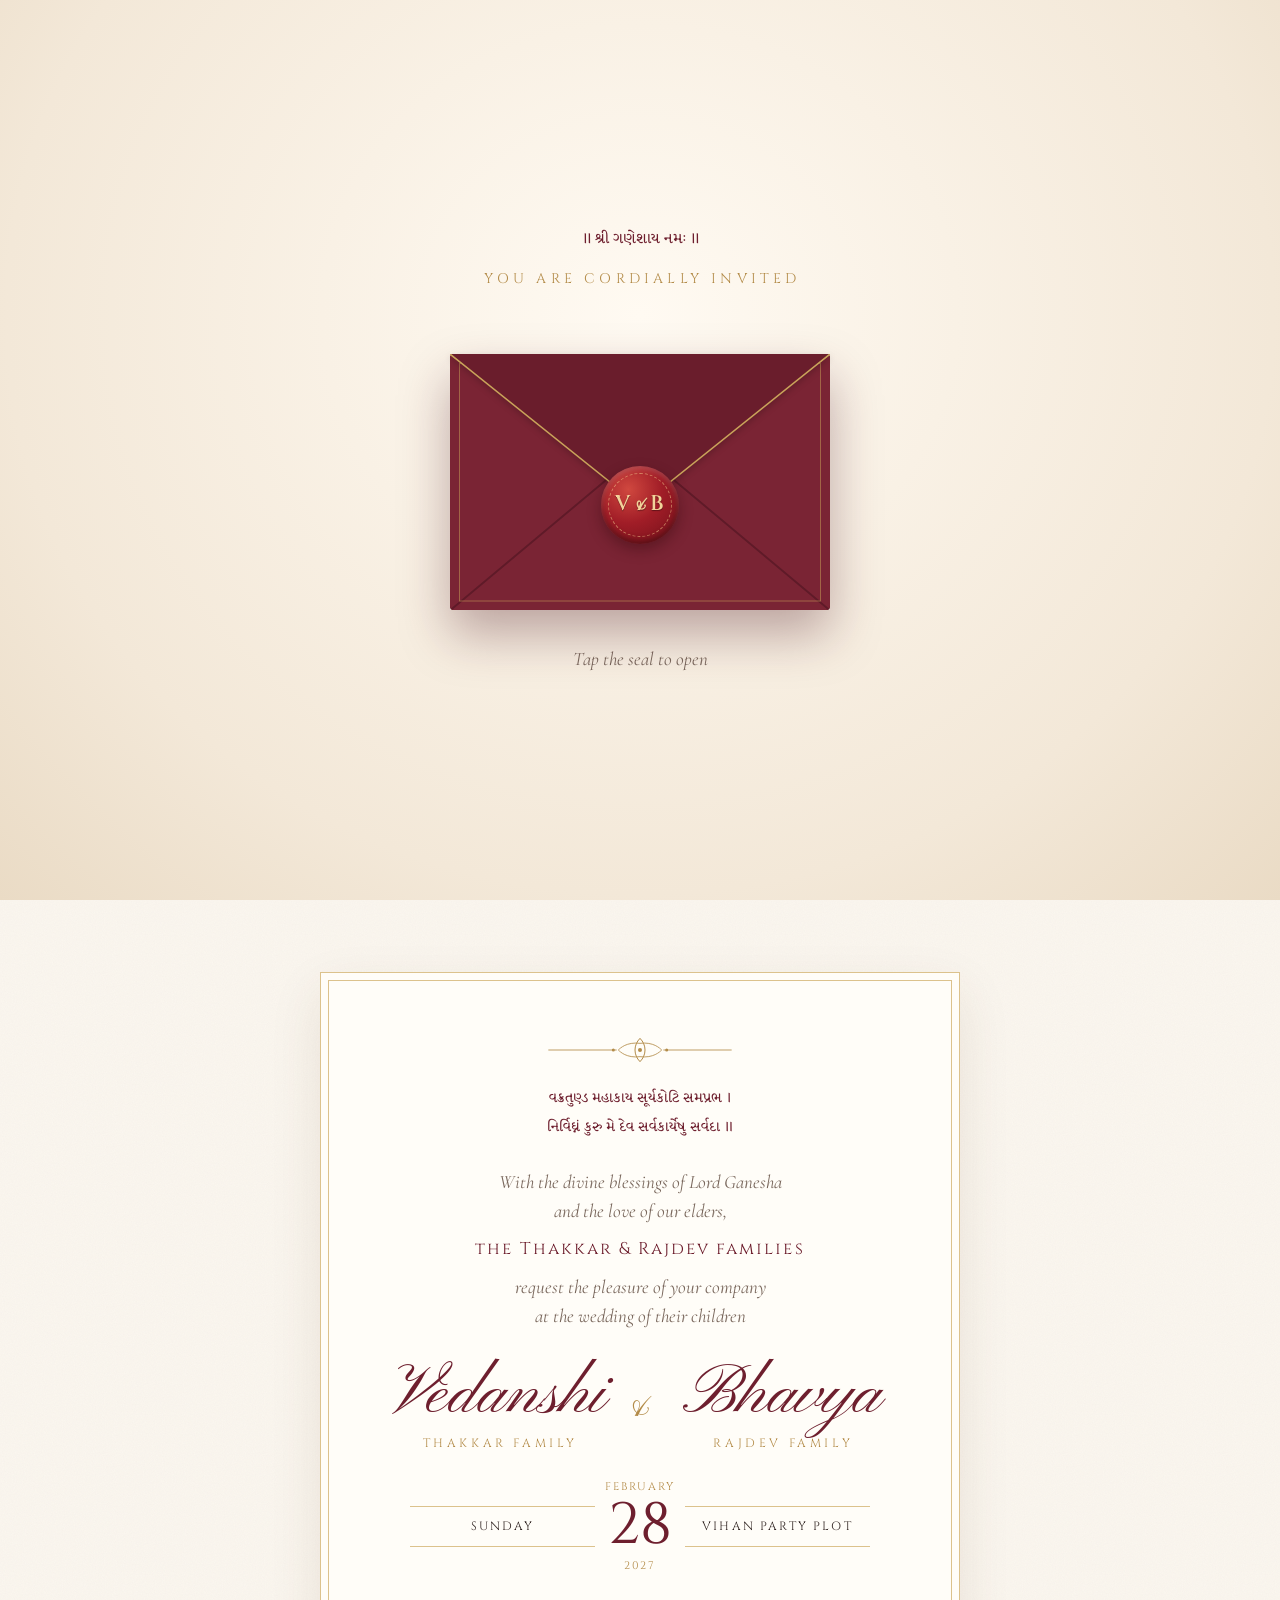
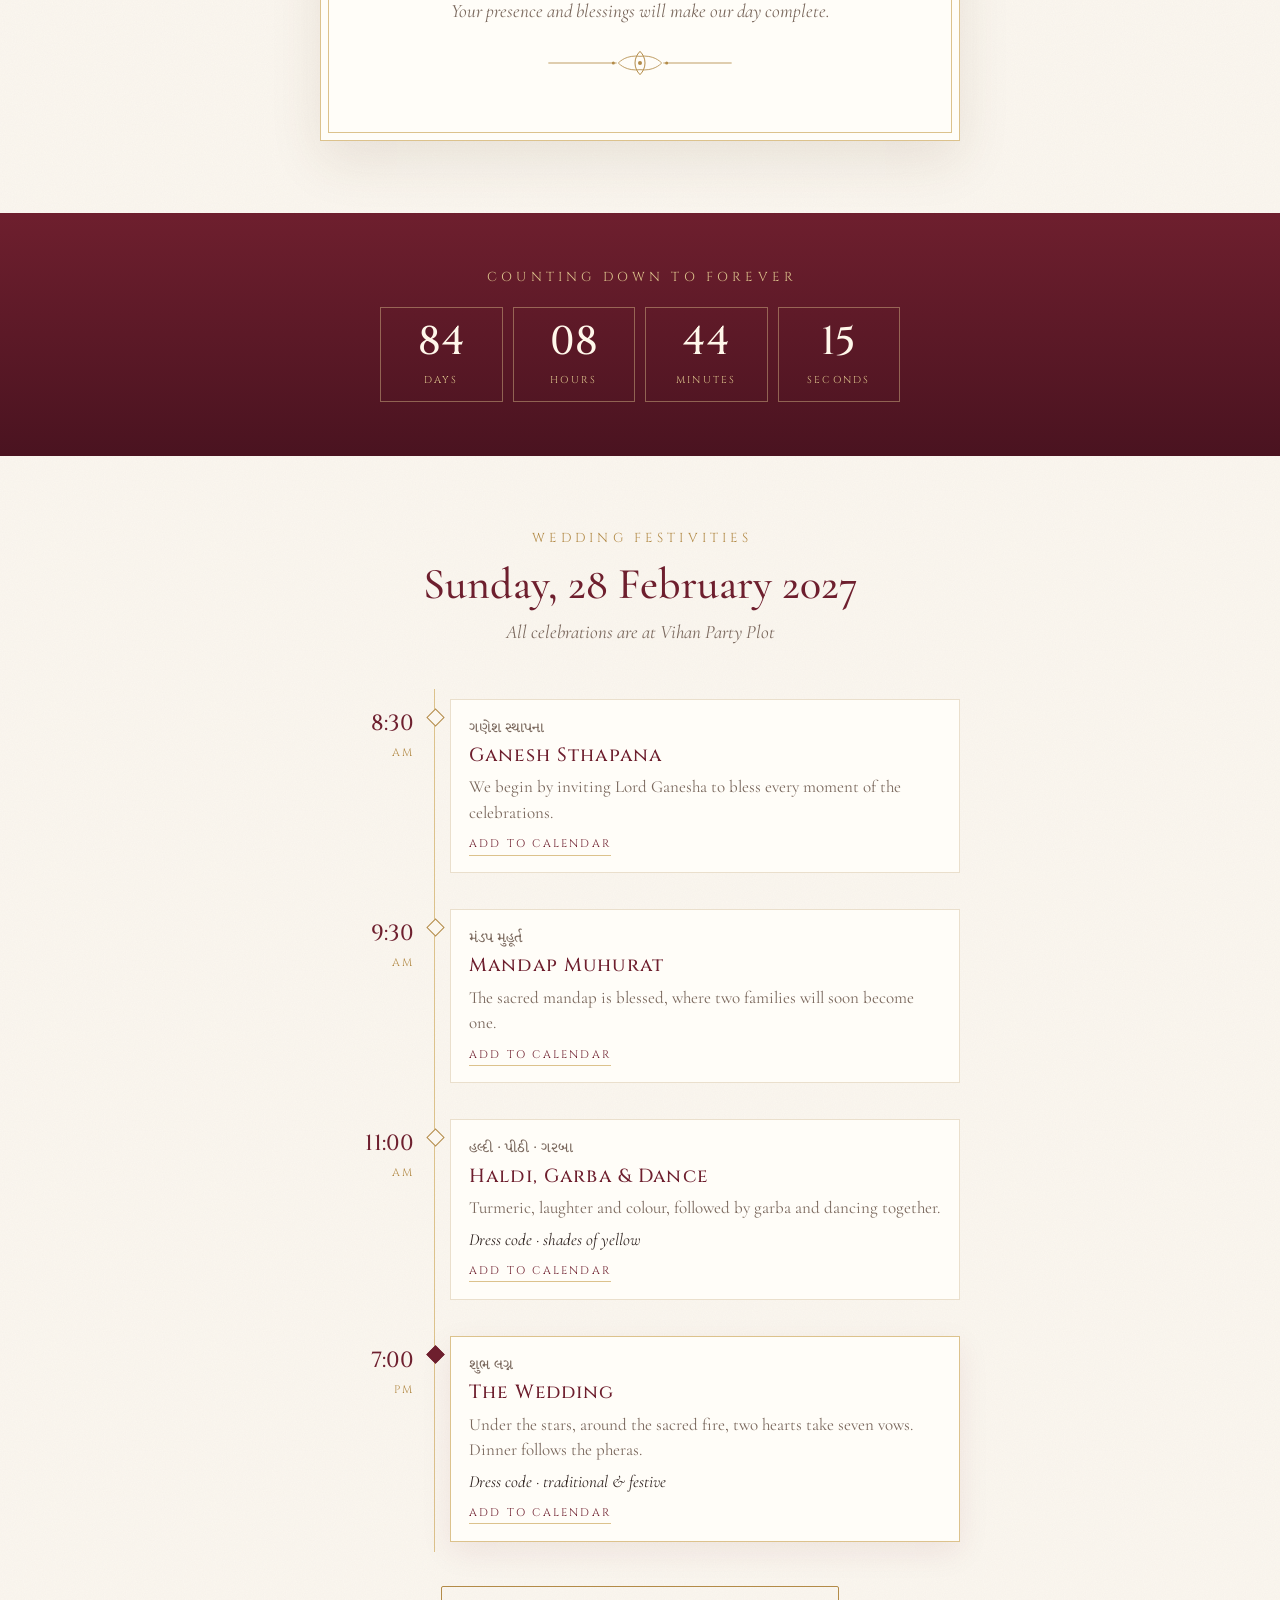
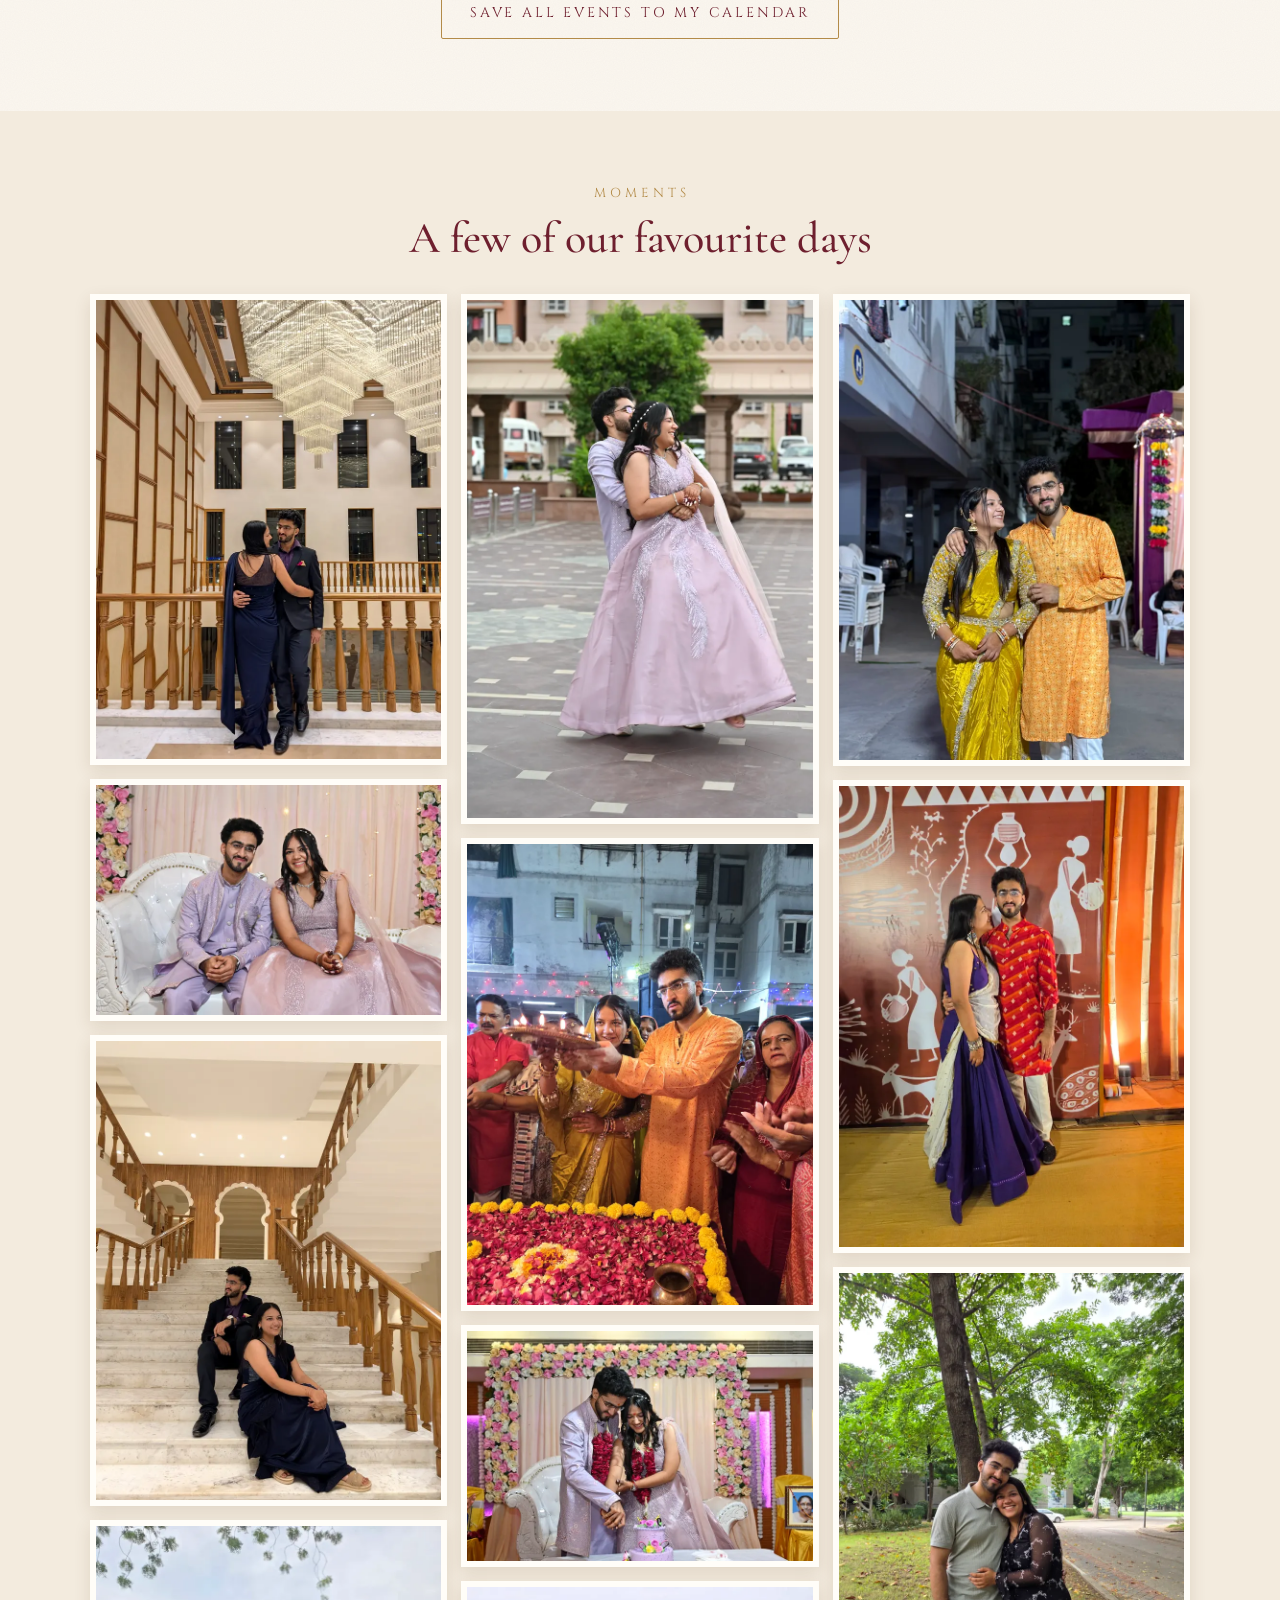
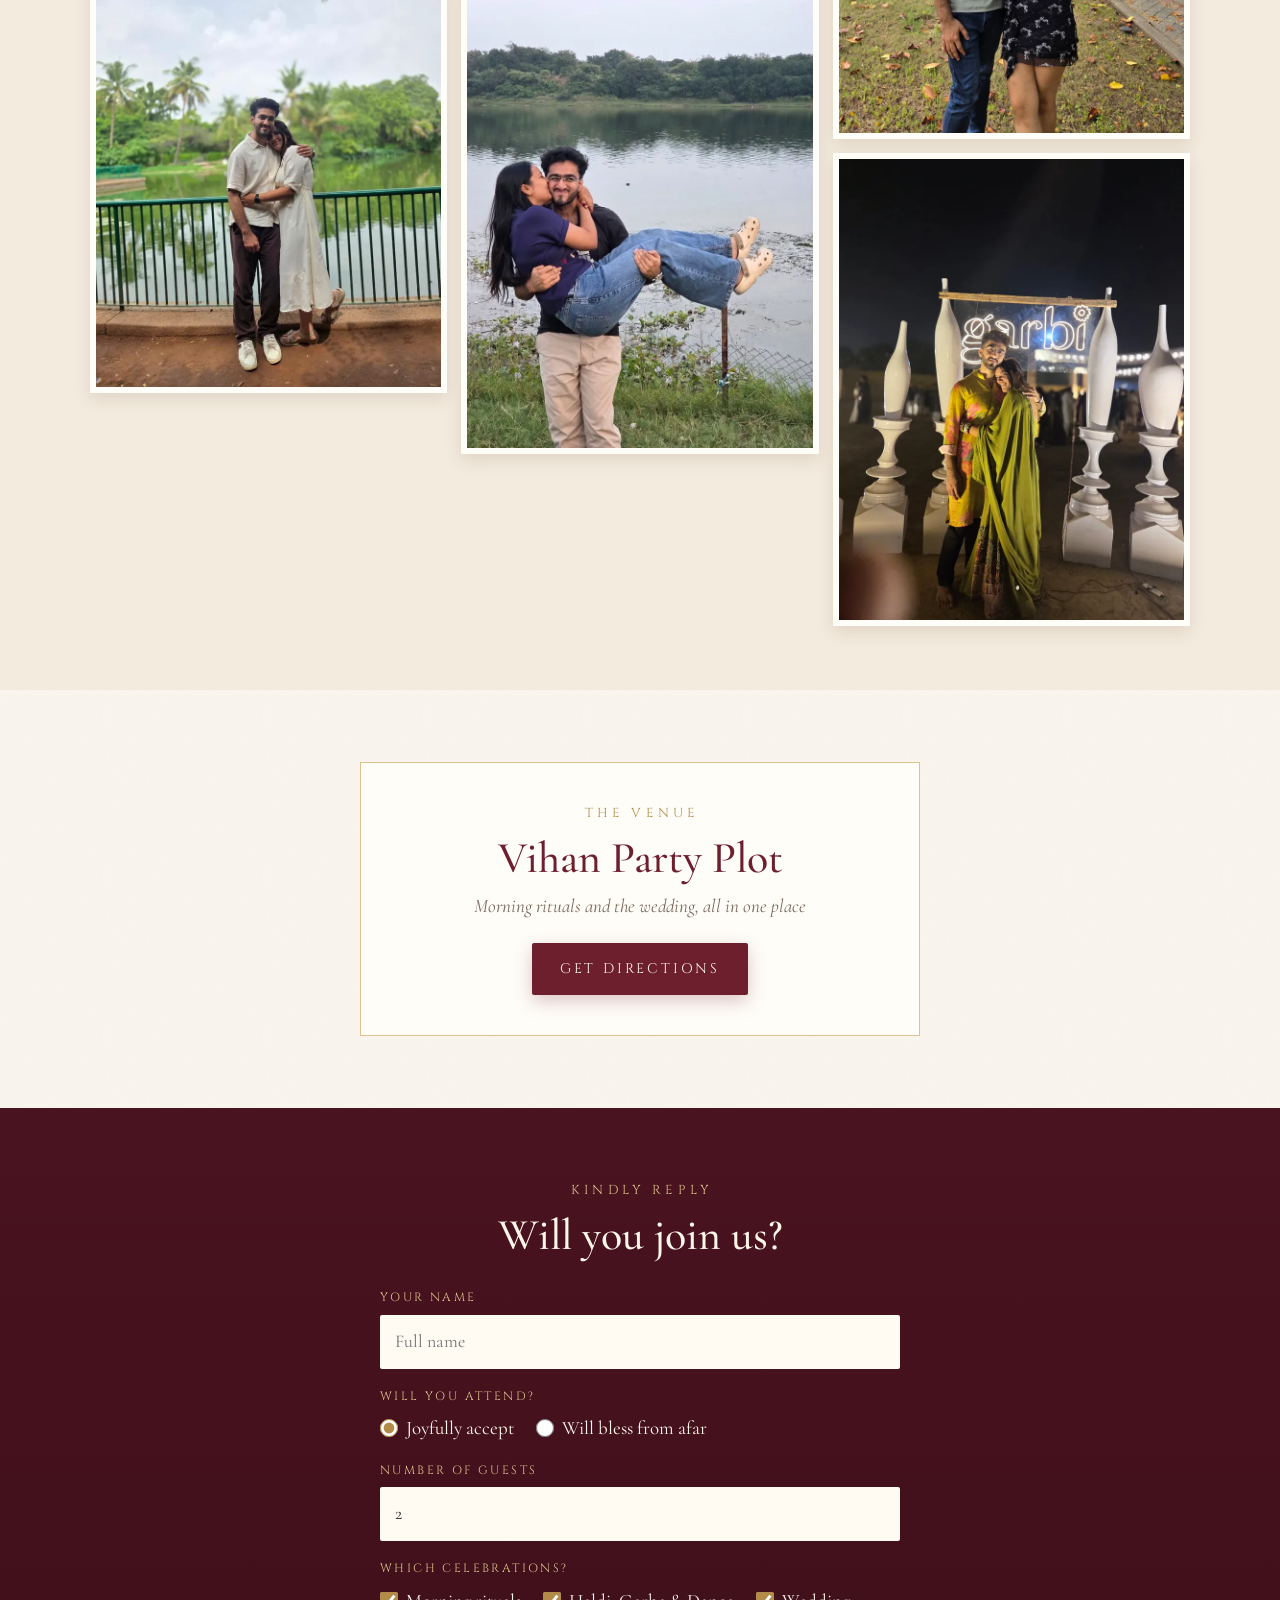
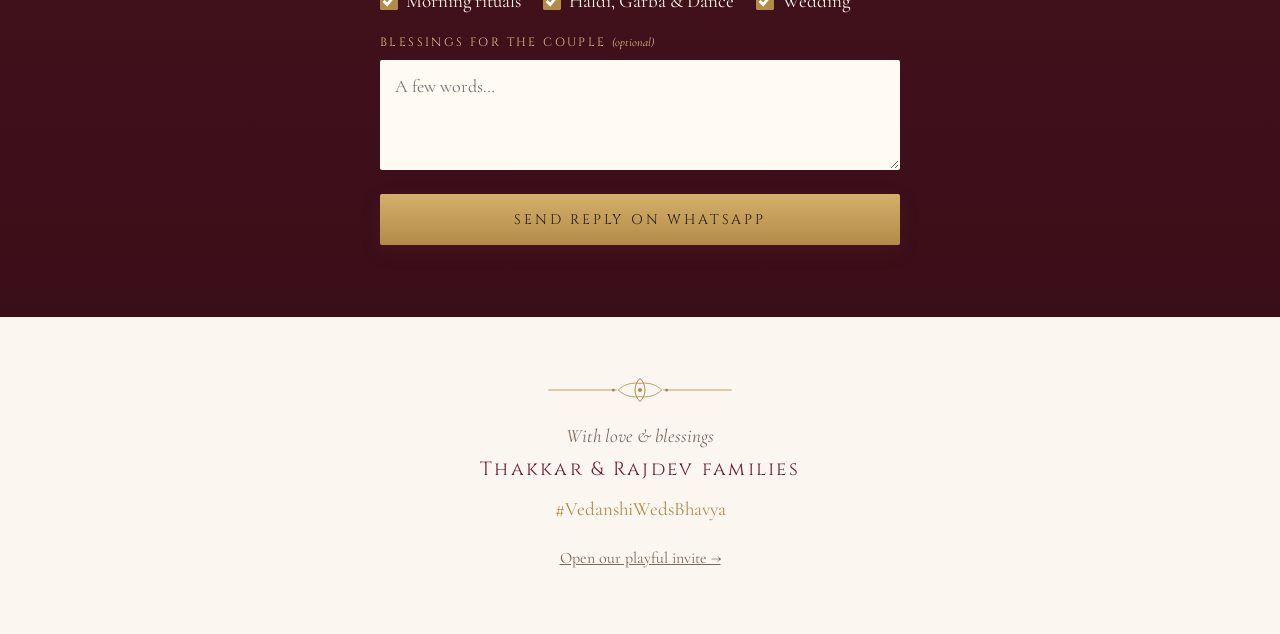
==== commit 88793167: "Add garba and dance to the Haldi celebration on both invitations Haldi becomes "Haldi, Garba & Dance" ====
--- a/docs/invitation/index.html
+++ b/docs/invitation/index.html
@@ -144,12 +144,12 @@
           <a class="cal" href="#" target="_blank" rel="noopener">Add to calendar</a>
         </div>
       </li>
-      <li class="ev reveal" data-start="2027-02-28T11:00:00+05:30" data-end="2027-02-28T13:00:00+05:30" data-title="Haldi · Vedanshi & Bhavya">
+      <li class="ev reveal" data-start="2027-02-28T11:00:00+05:30" data-end="2027-02-28T13:00:00+05:30" data-title="Haldi, Garba & Dance · Vedanshi & Bhavya">
         <div class="ev-time"><b>11:00</b><span>AM</span></div>
         <div class="ev-body">
-          <p class="gu ev-gu">હલ્દી · પીઠી</p>
-          <h3>Haldi</h3>
-          <p>Turmeric, laughter and a lot of colour.</p>
+          <p class="gu ev-gu">હલ્દી · પીઠી · ગરબા</p>
+          <h3>Haldi, Garba &amp; Dance</h3>
+          <p>Turmeric, laughter and colour, followed by garba and dancing together.</p>
           <p class="dress">Dress code · shades of yellow</p>
           <a class="cal" href="#" target="_blank" rel="noopener">Add to calendar</a>
         </div>
@@ -232,7 +232,7 @@
         <legend>Which celebrations?</legend>
         <div class="choice">
           <label><input type="checkbox" name="ev" value="Morning rituals" checked> Morning rituals</label>
-          <label><input type="checkbox" name="ev" value="Haldi" checked> Haldi</label>
+          <label><input type="checkbox" name="ev" value="Haldi, Garba & Dance" checked> Haldi, Garba &amp; Dance</label>
           <label><input type="checkbox" name="ev" value="Wedding" checked> Wedding</label>
         </div>
       </fieldset>
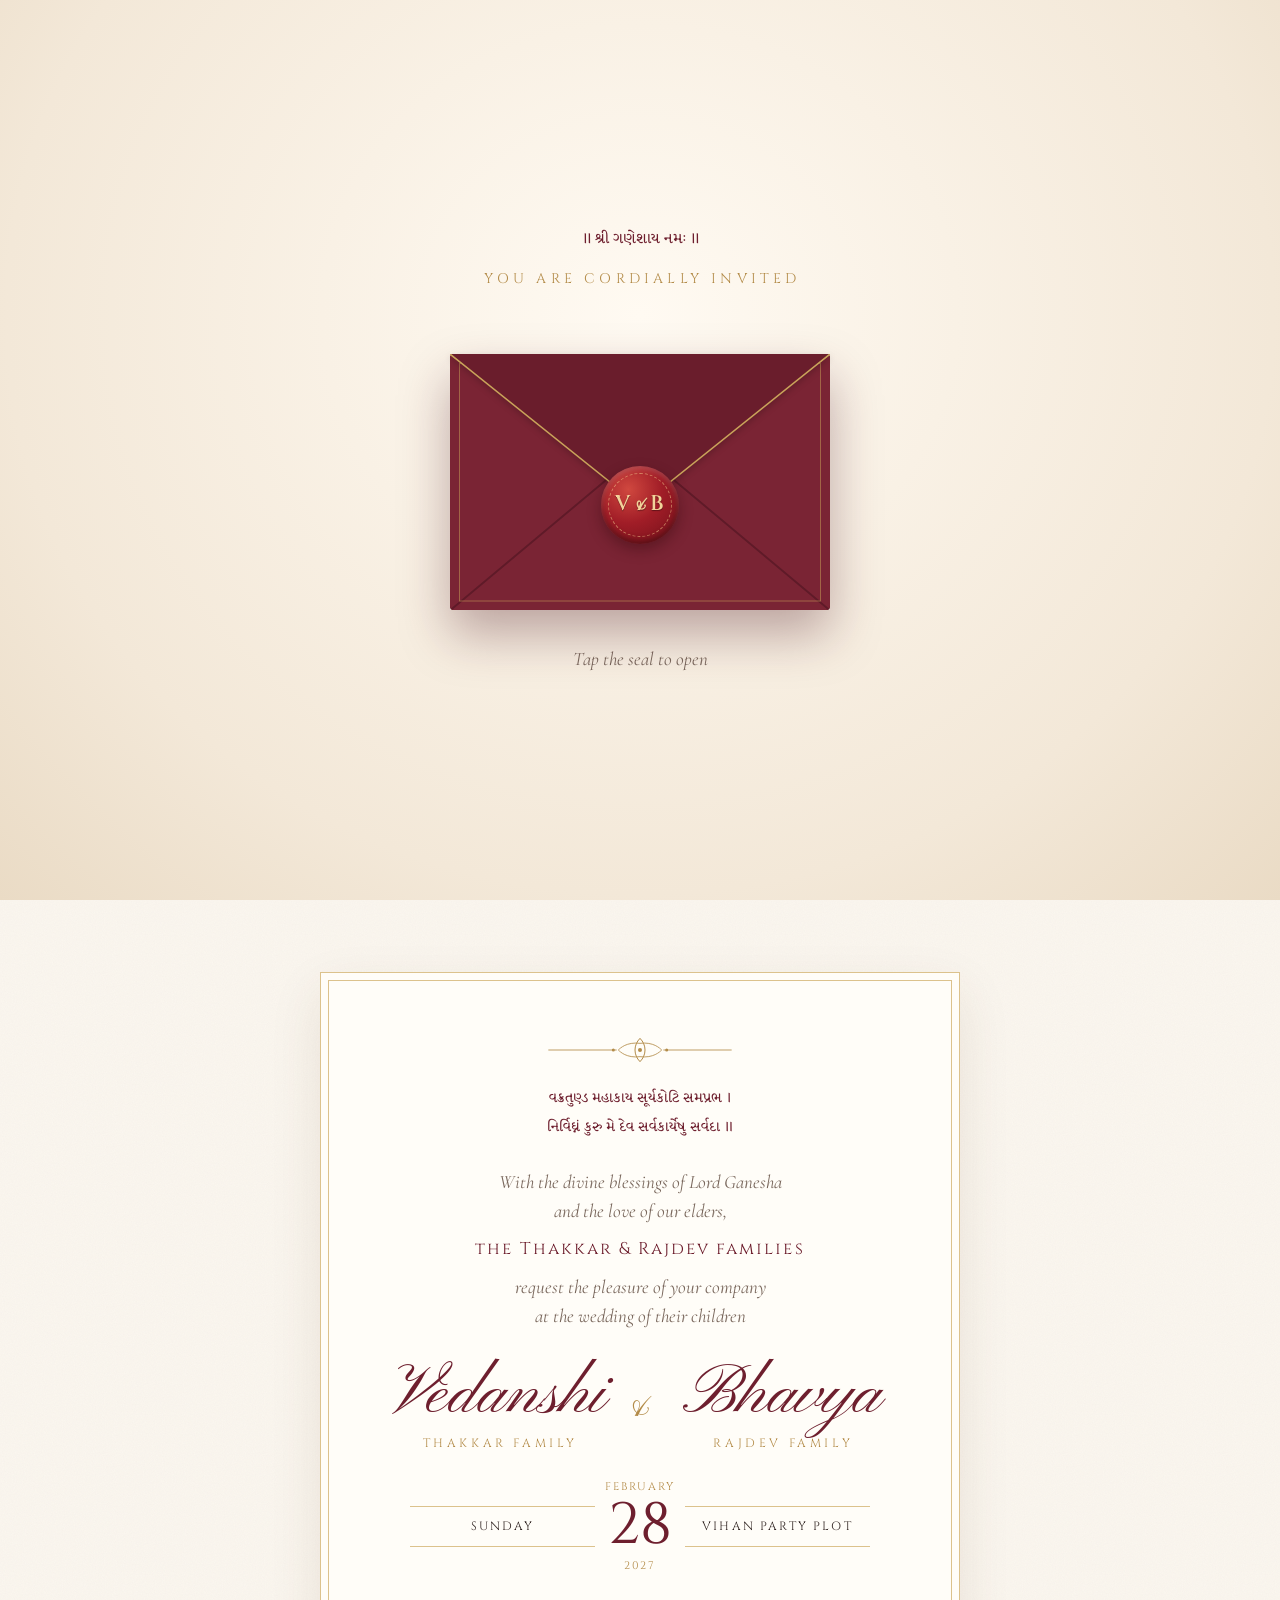
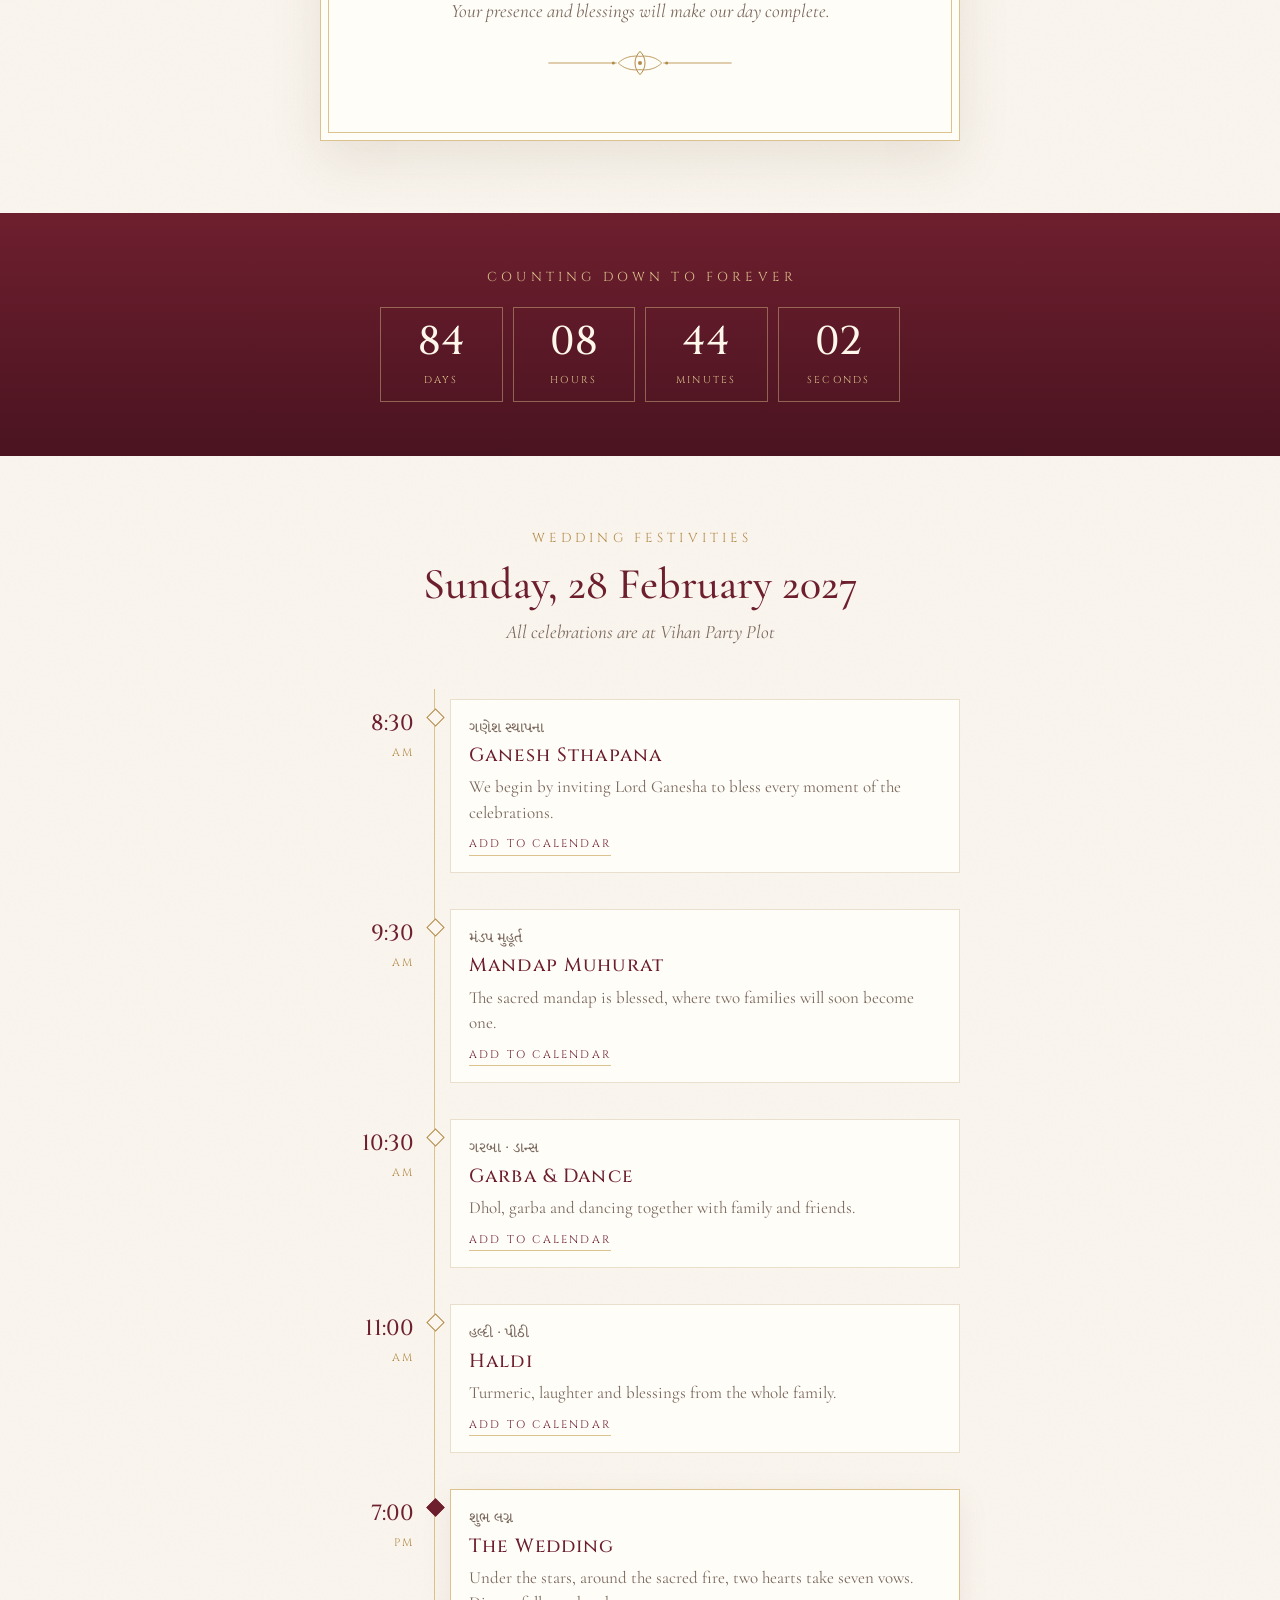
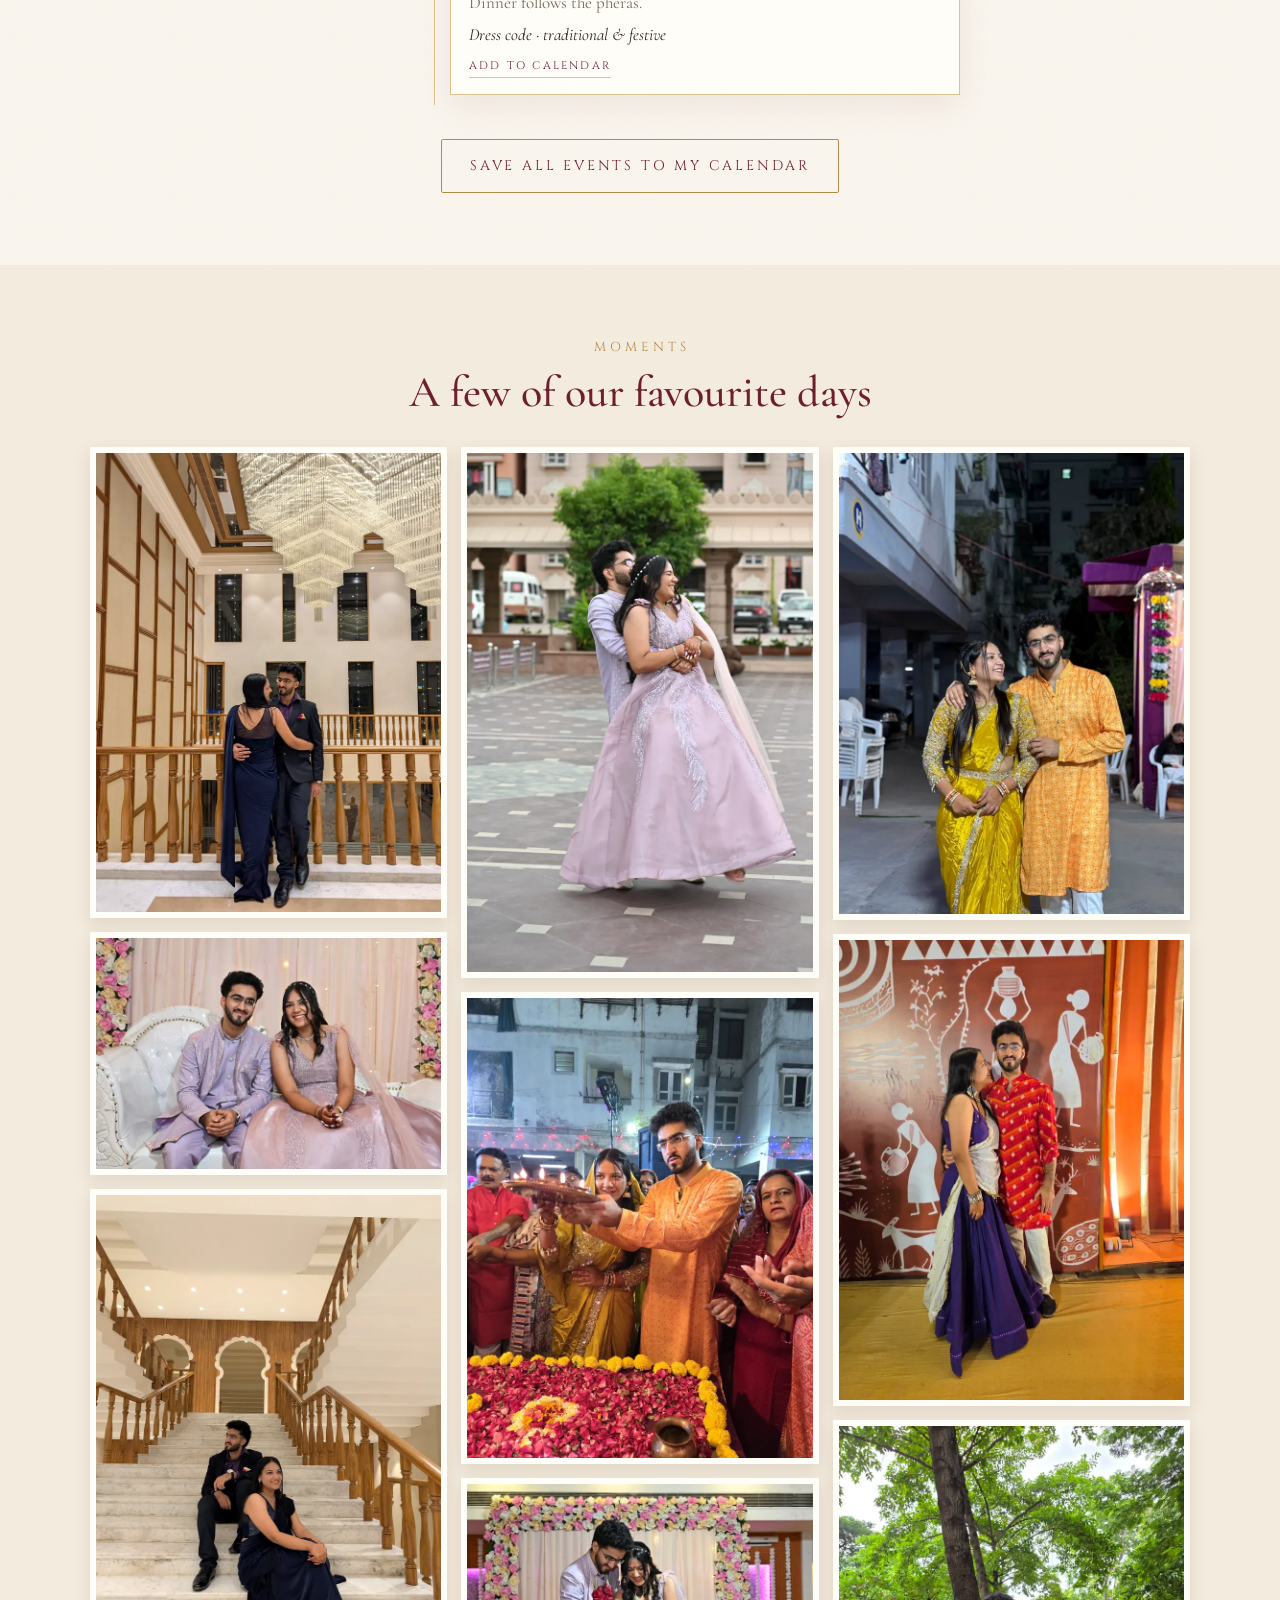
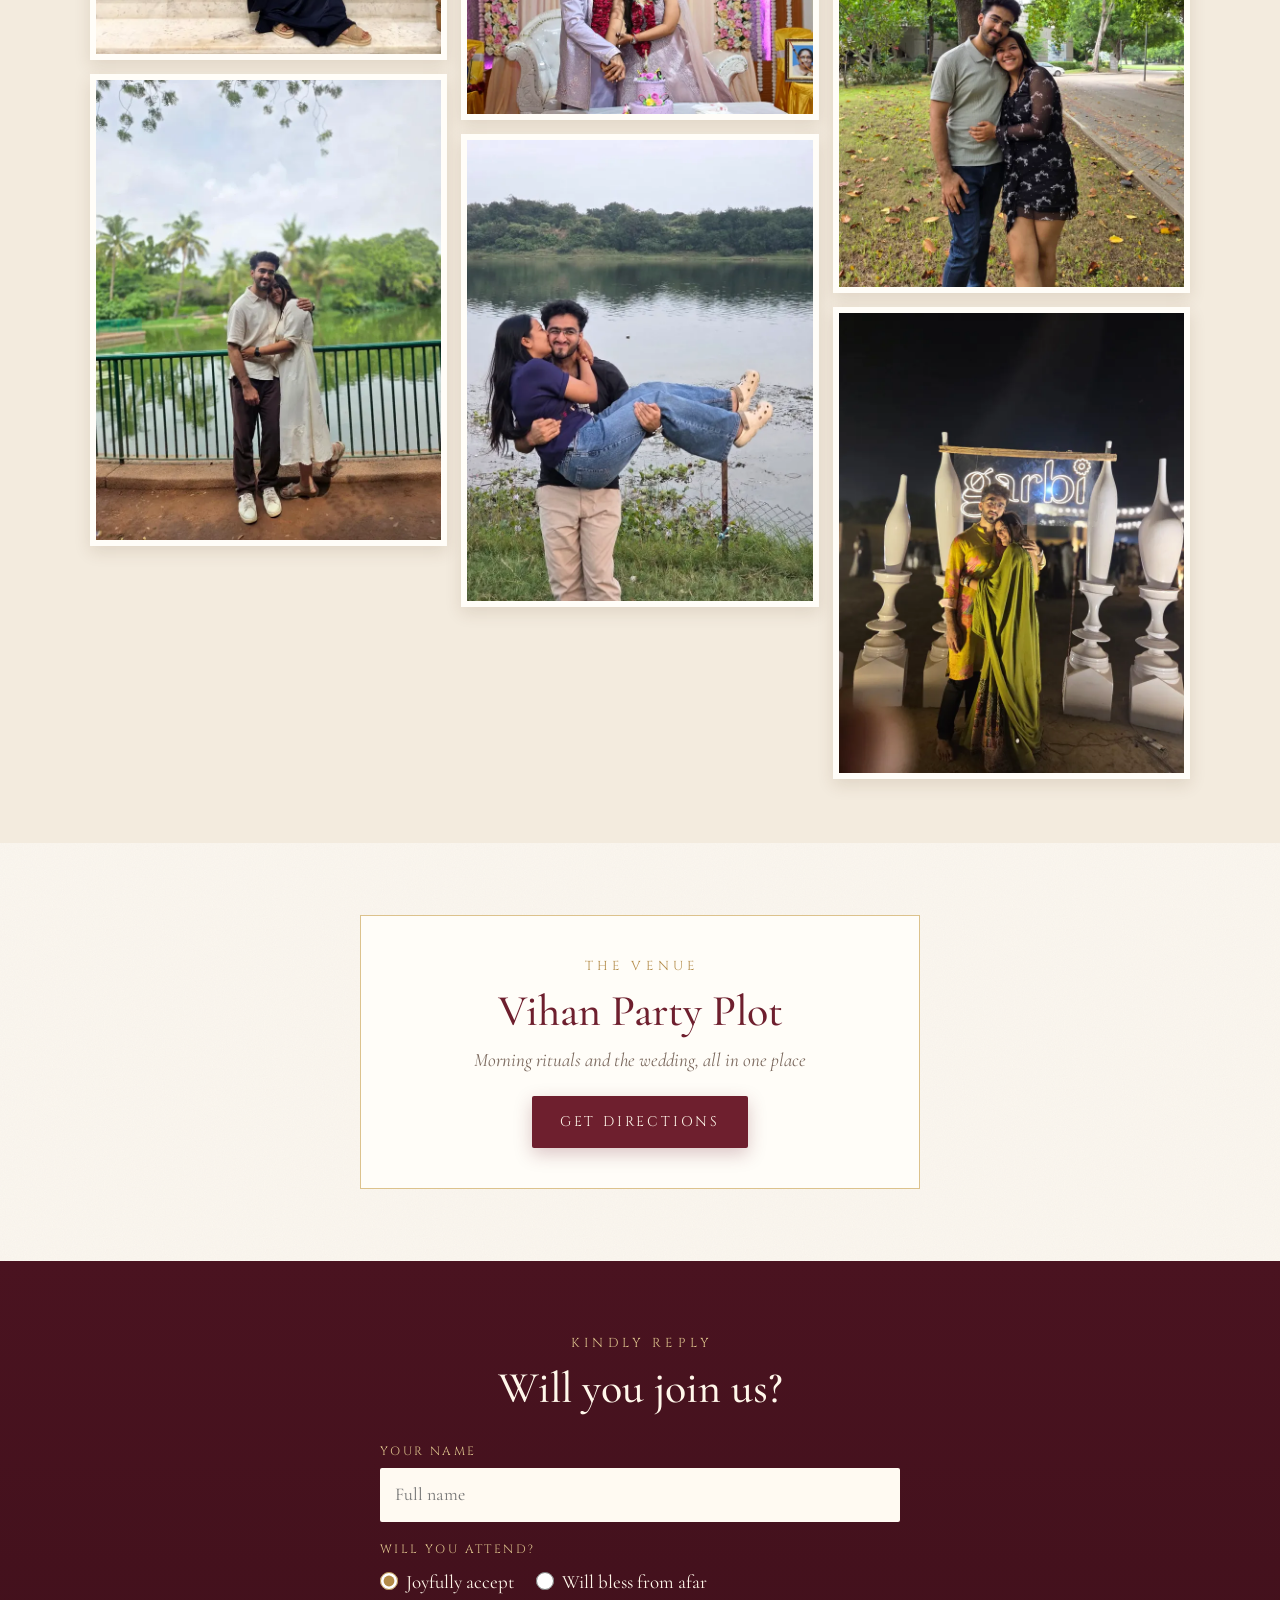
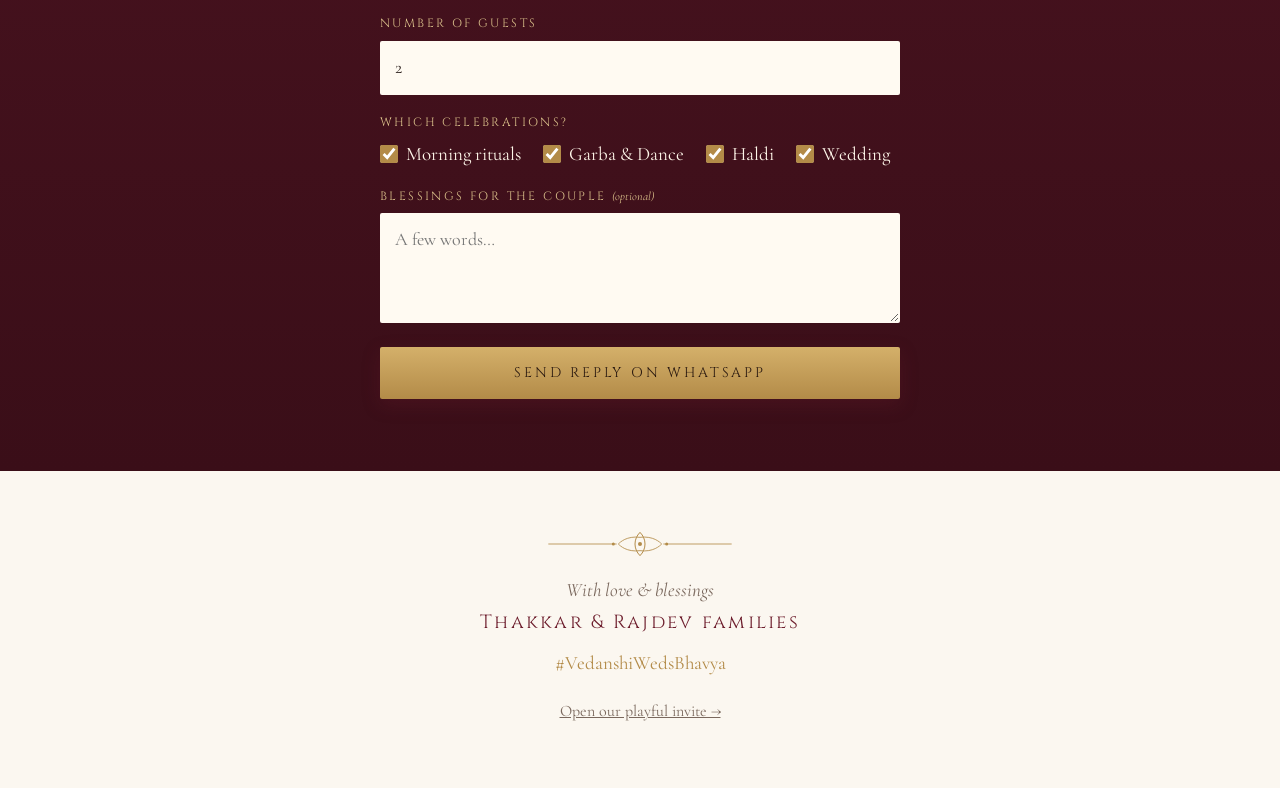
==== commit 952bfe80: "Make Garba & Dance its own event before Haldi; drop the yellow dress code Both invitations: Garba & " ====
--- a/docs/invitation/index.html
+++ b/docs/invitation/index.html
@@ -144,13 +144,21 @@
           <a class="cal" href="#" target="_blank" rel="noopener">Add to calendar</a>
         </div>
       </li>
-      <li class="ev reveal" data-start="2027-02-28T11:00:00+05:30" data-end="2027-02-28T13:00:00+05:30" data-title="Haldi, Garba & Dance · Vedanshi & Bhavya">
+      <li class="ev reveal" data-start="2027-02-28T10:30:00+05:30" data-end="2027-02-28T11:00:00+05:30" data-title="Garba & Dance · Vedanshi & Bhavya">
+        <div class="ev-time"><b>10:30</b><span>AM</span></div>
+        <div class="ev-body">
+          <p class="gu ev-gu">ગરબા · ડાન્સ</p>
+          <h3>Garba &amp; Dance</h3>
+          <p>Dhol, garba and dancing together with family and friends.</p>
+          <a class="cal" href="#" target="_blank" rel="noopener">Add to calendar</a>
+        </div>
+      </li>
+      <li class="ev reveal" data-start="2027-02-28T11:00:00+05:30" data-end="2027-02-28T13:00:00+05:30" data-title="Haldi · Vedanshi & Bhavya">
         <div class="ev-time"><b>11:00</b><span>AM</span></div>
         <div class="ev-body">
-          <p class="gu ev-gu">હલ્દી · પીઠી · ગરબા</p>
-          <h3>Haldi, Garba &amp; Dance</h3>
-          <p>Turmeric, laughter and colour, followed by garba and dancing together.</p>
-          <p class="dress">Dress code · shades of yellow</p>
+          <p class="gu ev-gu">હલ્દી · પીઠી</p>
+          <h3>Haldi</h3>
+          <p>Turmeric, laughter and blessings from the whole family.</p>
           <a class="cal" href="#" target="_blank" rel="noopener">Add to calendar</a>
         </div>
       </li>
@@ -181,7 +189,7 @@
       <button class="ph reveal" type="button" data-i="5"><img src="img/m-06.webp" width="720" height="960" loading="lazy" alt="The pooja with family"></button>
       <button class="ph reveal" type="button" data-i="6"><img src="img/m-05.webp" width="720" height="480" loading="lazy" alt="Cutting the cake at gol dhana"></button>
       <button class="ph reveal" type="button" data-i="7"><img src="img/m-09.webp" width="720" height="960" loading="lazy" alt="Bhavya carrying Vedanshi by the lake"></button>
-      <button class="ph reveal" type="button" data-i="8"><img src="img/m-07.webp" width="720" height="960" loading="lazy" alt="In yellow and orange at a family function"></button>
+      <button class="ph reveal" type="button" data-i="8"><img src="img/m-07.webp" width="720" height="960" loading="lazy" alt="Together at a family function"></button>
       <button class="ph reveal" type="button" data-i="9"><img src="img/m-10.webp" width="720" height="960" loading="lazy" alt="In front of a Warli art wall"></button>
       <button class="ph reveal" type="button" data-i="10"><img src="img/m-12.webp" width="720" height="960" loading="lazy" alt="A walk in the park"></button>
       <button class="ph reveal" type="button" data-i="11"><img src="img/m-11.webp" width="720" height="960" loading="lazy" alt="A garba night"></button>
@@ -232,7 +240,8 @@
         <legend>Which celebrations?</legend>
         <div class="choice">
           <label><input type="checkbox" name="ev" value="Morning rituals" checked> Morning rituals</label>
-          <label><input type="checkbox" name="ev" value="Haldi, Garba & Dance" checked> Haldi, Garba &amp; Dance</label>
+          <label><input type="checkbox" name="ev" value="Garba & Dance" checked> Garba &amp; Dance</label>
+          <label><input type="checkbox" name="ev" value="Haldi" checked> Haldi</label>
           <label><input type="checkbox" name="ev" value="Wedding" checked> Wedding</label>
         </div>
       </fieldset>
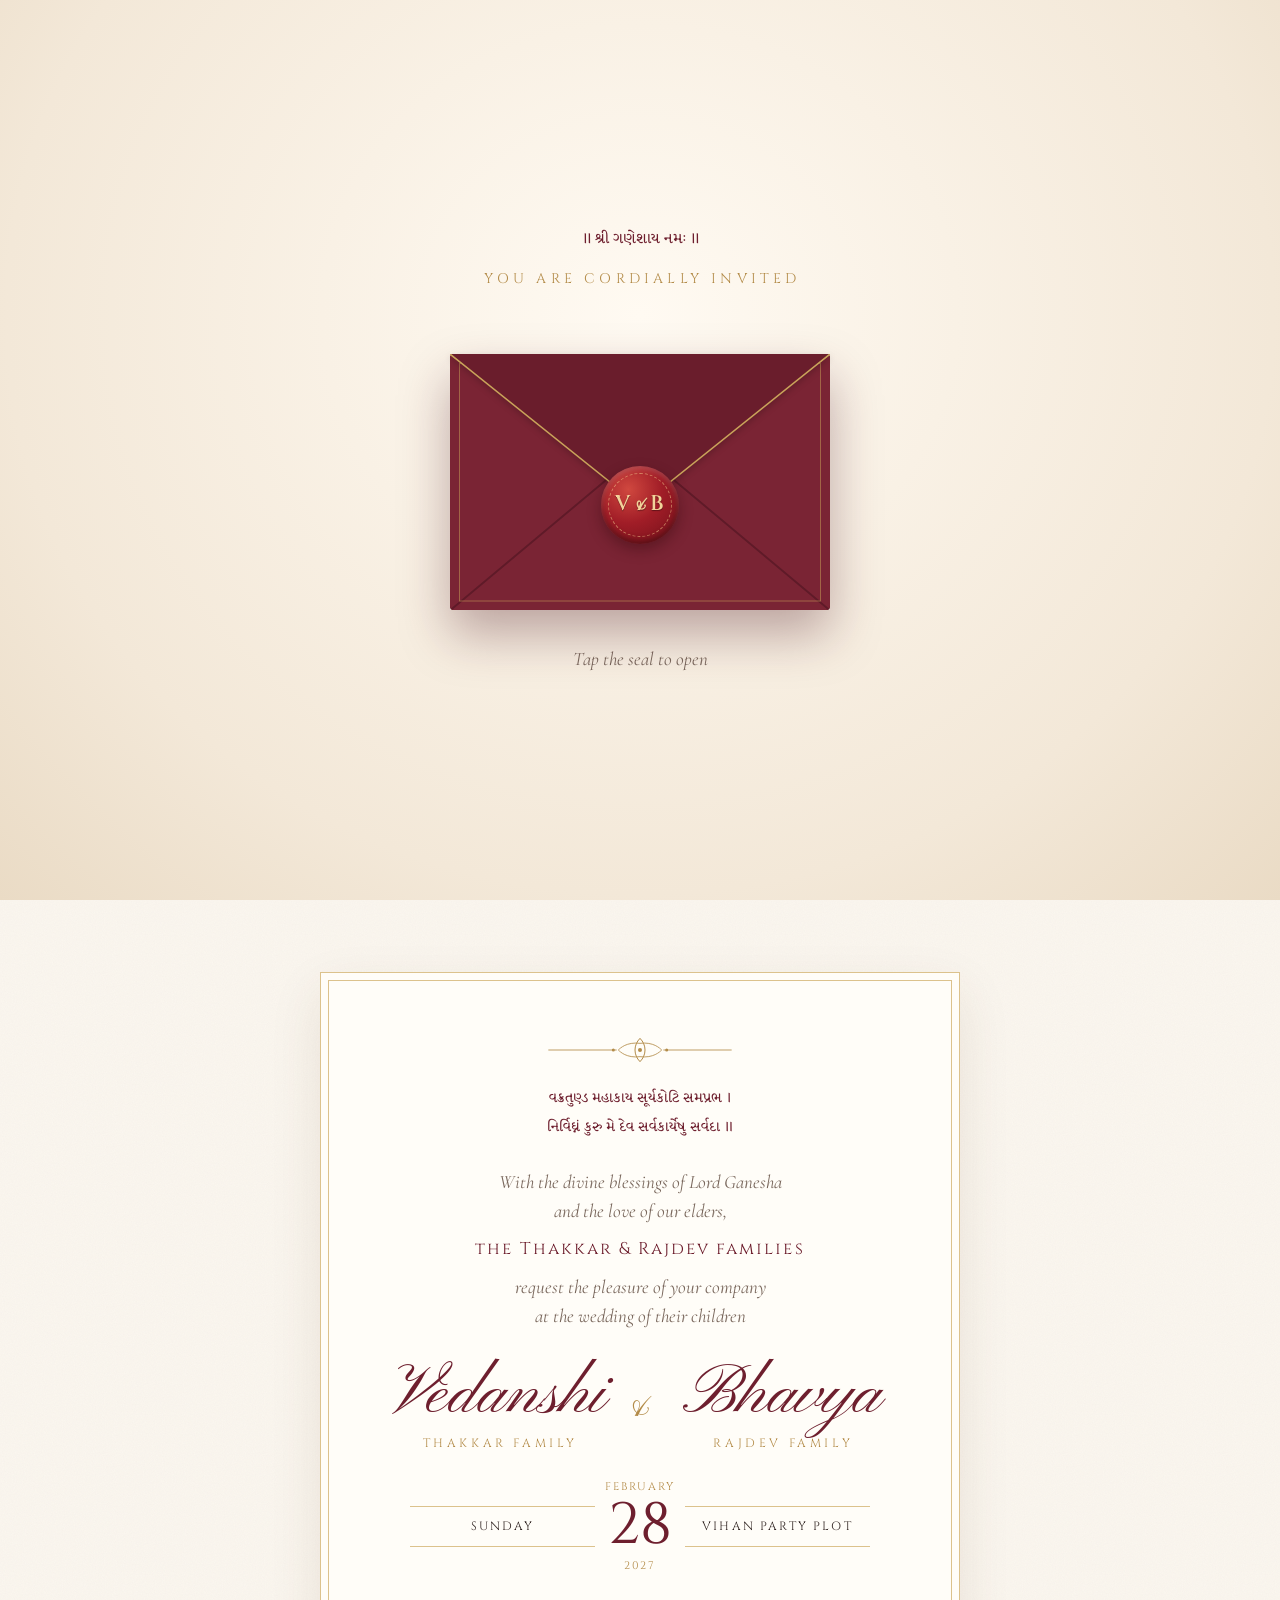
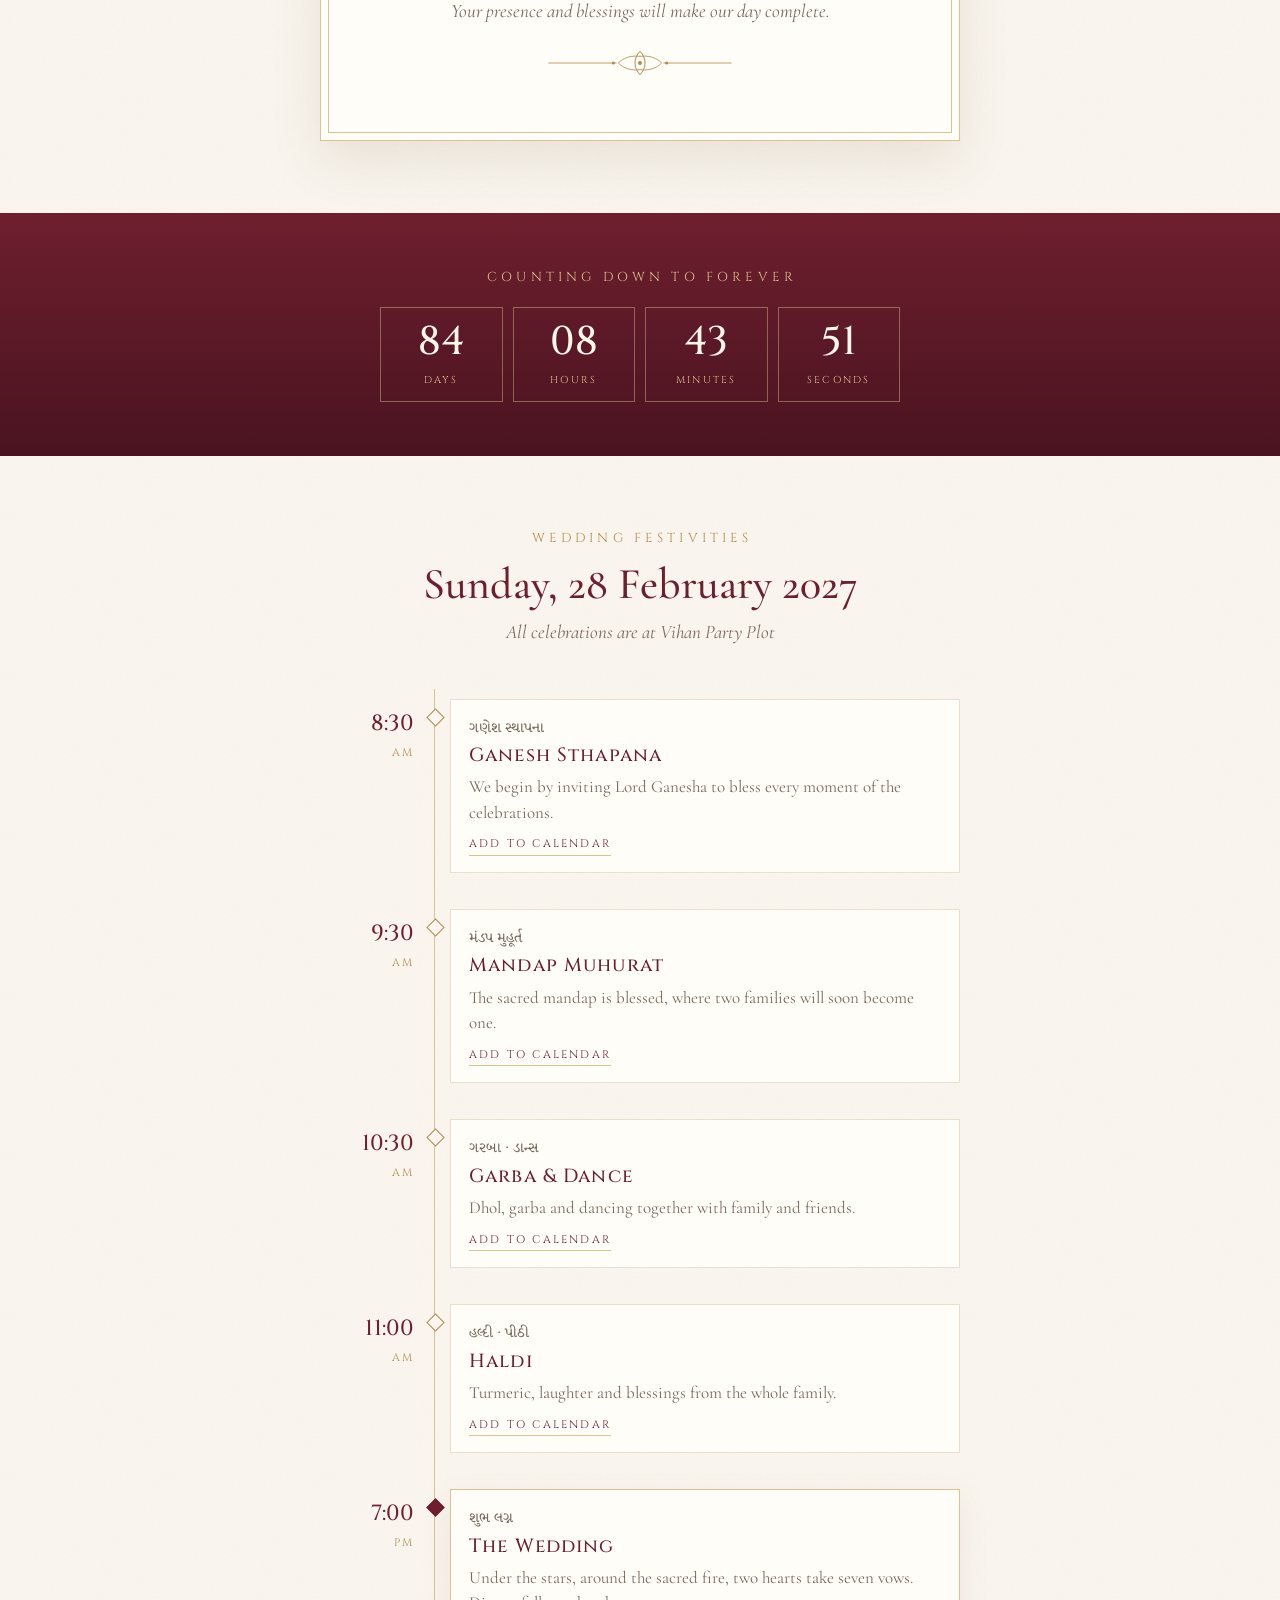
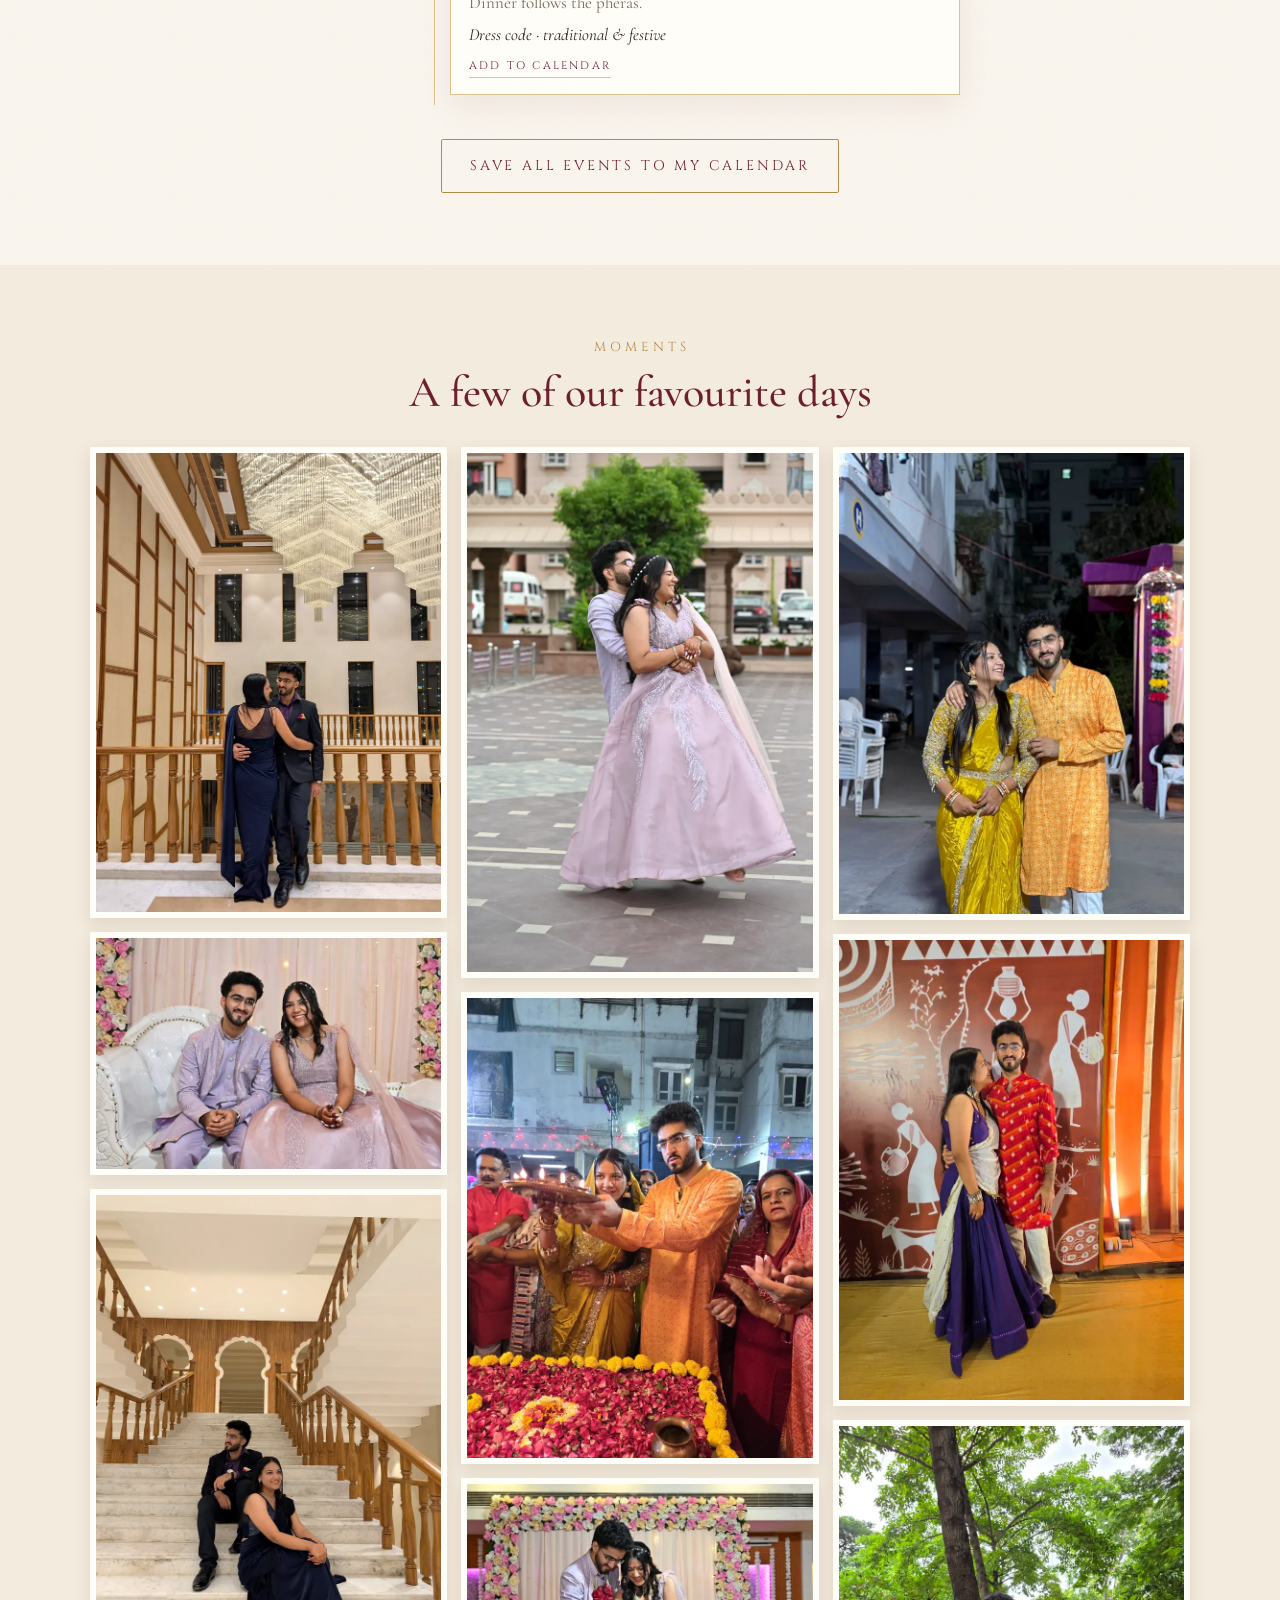
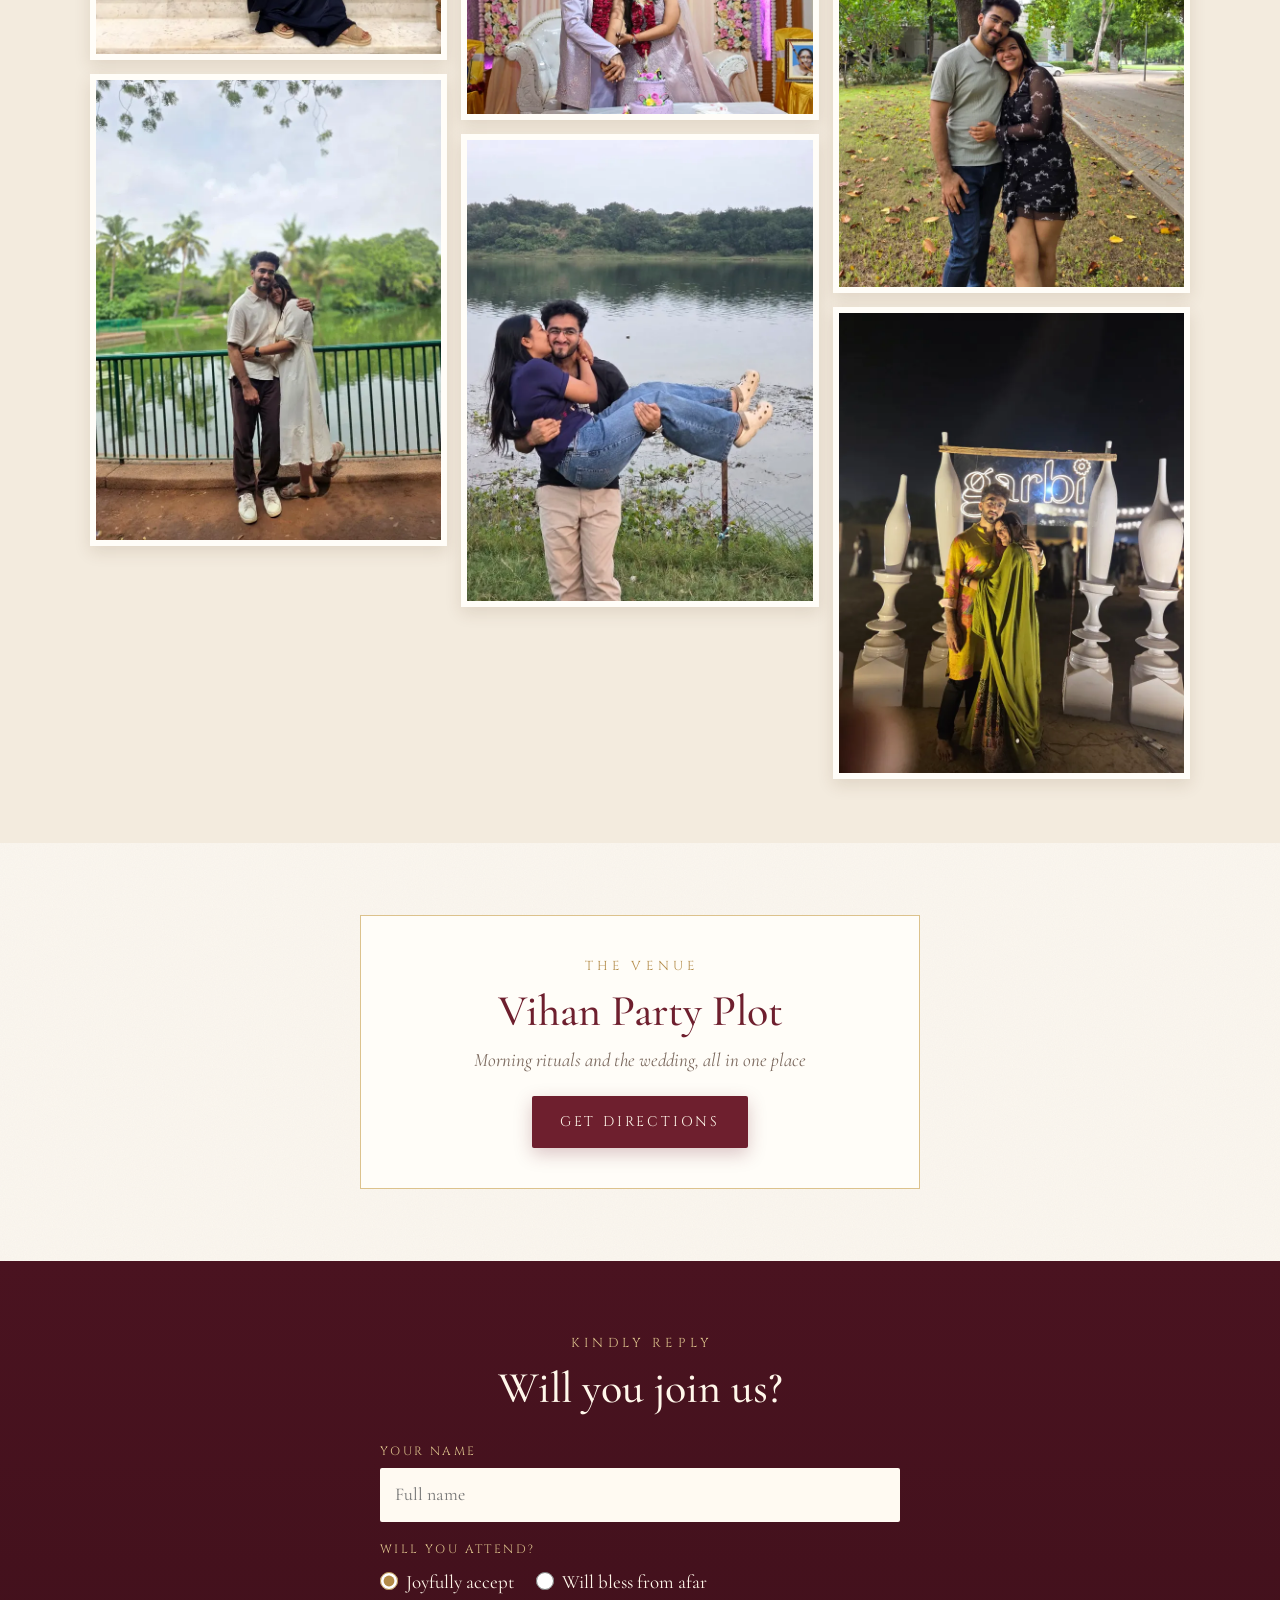
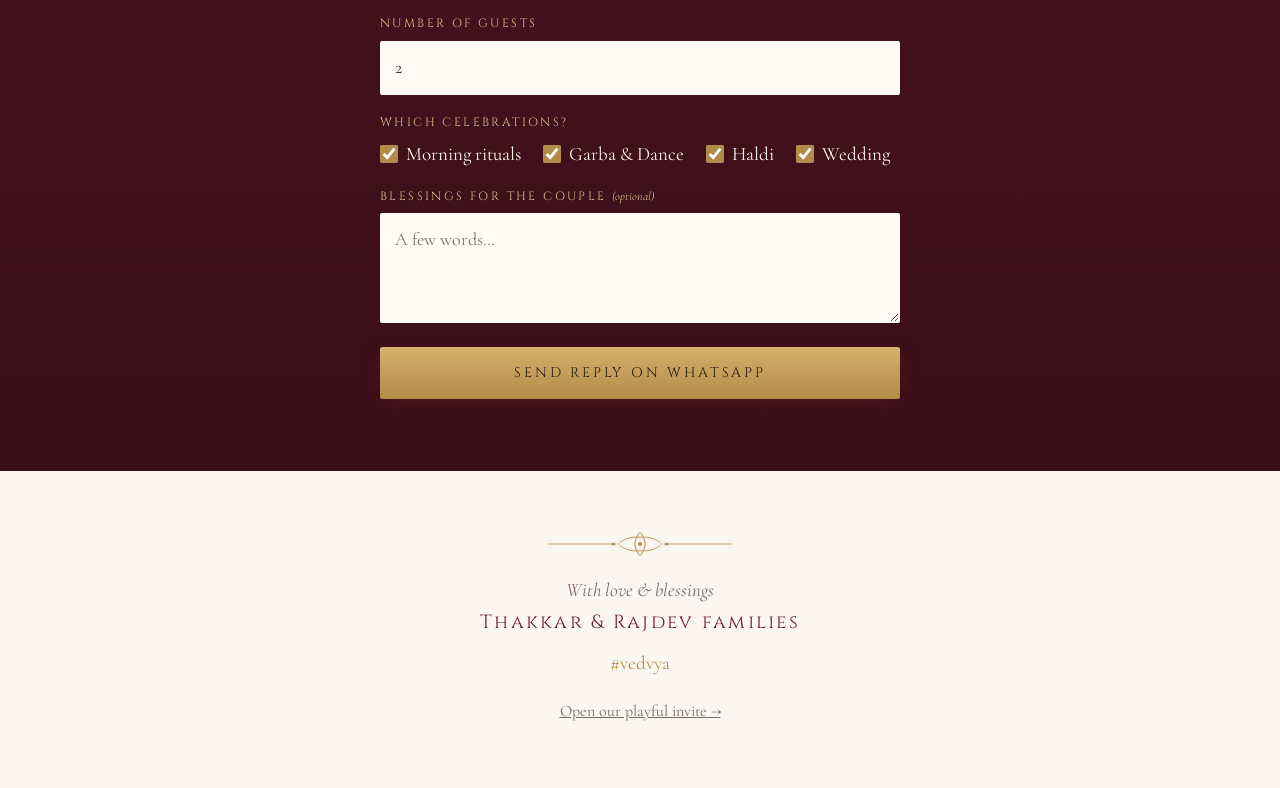
==== commit 407db807: "Use the couple's hashtag #vedvya on both invitations Co-Authored-By: Claude Opus 5.5 <noreply@anthro" ====
--- a/docs/invitation/index.html
+++ b/docs/invitation/index.html
@@ -257,7 +257,7 @@
     <svg class="ornament" viewBox="0 0 240 40" aria-hidden="true"><use href="#orn"/></svg>
     <p class="foot-with">With love &amp; blessings</p>
     <p class="foot-fam">Thakkar &amp; Rajdev families</p>
-    <p class="foot-tag">#VedanshiWedsBhavya</p>
+    <p class="foot-tag">#vedvya</p>
     <p class="foot-alt"><a href="../">Open our playful invite →</a></p>
   </footer>
 </main>
